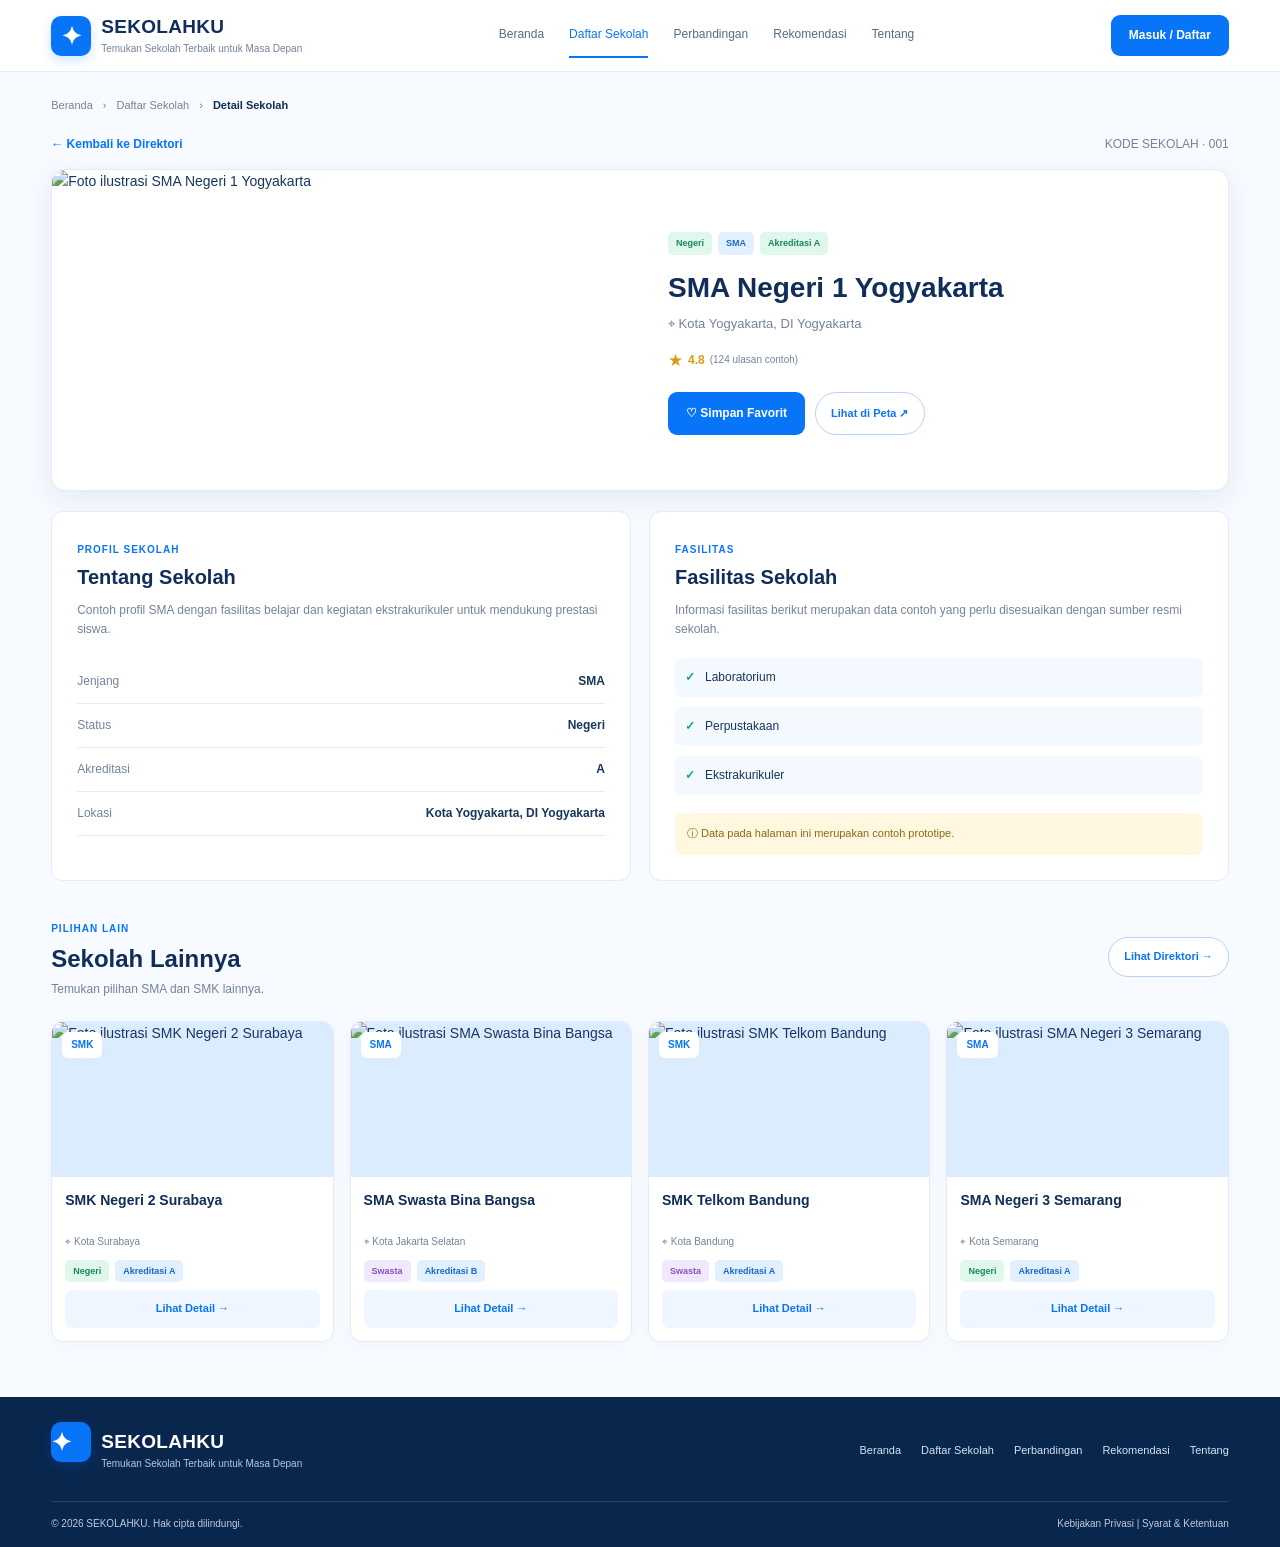
==== detail-sekolah.html @ 8b11625a "nambah data" ====
<!DOCTYPE html>
<html lang="id">
<head>
    <meta charset="UTF-8">
    <meta name="viewport" content="width=device-width, initial-scale=1.0">
    <title>Detail Sekolah | SEKOLAHKU</title>
    <link rel="stylesheet" href="css/style.css">
    <script src="js/data.js" defer></script>
    <script src="js/detail.js" defer></script>
</head>
<body>

<header class="header">
    <a href="index.html" class="brand">
        <span class="logo">✦</span>
        <span>
            <b>SEKOLAHKU</b>
            <small>Temukan Sekolah Terbaik untuk Masa Depan</small>
        </span>
    </a>

    <button class="menu-toggle" id="menuToggle">☰</button>

    <nav id="nav">
        <a href="index.html">Beranda</a>
        <a href="sekolah.html" class="active">Daftar Sekolah</a>
        <a href="perbandingan.html">Perbandingan</a>
        <a href="rekomendasi.html">Rekomendasi</a>
        <a href="tentang.html">Tentang</a>
    </nav>

    <a href="login.php" class="login">Masuk / Daftar</a>
</header>

<main class="wrap detail-page">

    <div class="crumb detail-crumb">
        <a href="index.html">Beranda</a>
        <span>›</span>
        <a href="sekolah.html">Daftar Sekolah</a>
        <span>›</span>
        <b>Detail Sekolah</b>
    </div>

    <div id="detailContent"></div>

    <section class="related">
        <div class="section-head">
            <div>
                <span class="section-label">PILIHAN LAIN</span>
                <h2>Sekolah Lainnya</h2>
                <p>Temukan pilihan SMA dan SMK lainnya.</p>
            </div>

            <a href="sekolah.html" class="outline-btn">
                Lihat Direktori →
            </a>
        </div>

        <div id="relatedGrid" class="school-grid"></div>
    </section>

</main>

<footer class="footer">
    <div class="footer-main">
        <a href="index.html" class="brand footer-brand">
            <span class="logo">✦</span>
            <span>
                <b>SEKOLAHKU</b>
                <small>Temukan Sekolah Terbaik untuk Masa Depan</small>
            </span>
        </a>

        <nav>
            <a href="index.html">Beranda</a>
            <a href="sekolah.html">Daftar Sekolah</a>
            <a href="perbandingan.html">Perbandingan</a>
            <a href="rekomendasi.html">Rekomendasi</a>
            <a href="tentang.html">Tentang</a>
        </nav>
    </div>

    <div class="footer-bottom">
        <span>© 2026 SEKOLAHKU. Hak cipta dilindungi.</span>
        <span>Kebijakan Privasi | Syarat & Ketentuan</span>
    </div>
</footer>

</body>
</html>
---- css/style.css ----
/* ========================================
   SEKOLAHKU - PREMIUM MODERN
   Warna: Navy, Putih, Biru Elektrik
======================================== */

:root {
    --navy: #0B1537;
    --navy-light: #172650;
    --blue: #2563FF;
    --blue-light: #EAF0FF;
    --white: #FFFFFF;
    --text: #17213C;
    --muted: #718096;
    --background: #F7F9FF;
    --border: #E5EAF5;
    --shadow: 0 12px 35px rgba(11, 21, 55, 0.08);
}

* {
    margin: 0;
    padding: 0;
    box-sizing: border-box;
}

html {
    scroll-behavior: smooth;
}

body {
    font-family: Arial, Helvetica, sans-serif;
    color: var(--text);
    background: var(--white);
    line-height: 1.6;
}

a {
    text-decoration: none;
    color: inherit;
}

button,
input,
select {
    font: inherit;
}

button {
    cursor: pointer;
}

.container {
    width: min(1120px, 90%);
    margin: auto;
}

/* NAVBAR */

.navbar {
    position: sticky;
    top: 0;
    z-index: 100;
    background: rgba(255, 255, 255, 0.97);
    border-bottom: 1px solid var(--border);
}

.navbar .container {
    min-height: 78px;
    display: flex;
    align-items: center;
    justify-content: space-between;
    gap: 24px;
}

.logo {
    display: flex;
    align-items: center;
    gap: 10px;
    color: var(--navy);
    font-size: 23px;
    font-weight: 800;
    white-space: nowrap;
}

.logo-icon {
    display: grid;
    place-items: center;
    width: 43px;
    height: 43px;
    color: white;
    background: var(--blue);
    border-radius: 13px;
    font-size: 23px;
}

.logo-blue {
    color: var(--blue);
}

.nav-menu {
    display: flex;
    align-items: center;
    gap: 27px;
}

.nav-link {
    color: #5B657D;
    font-size: 14px;
    font-weight: 600;
    transition: color 0.2s;
}

.nav-link:hover,
.nav-link.active {
    color: var(--blue);
}

.nav-actions {
    display: flex;
    align-items: center;
    gap: 12px;
}

.btn-login,
.btn-primary {
    display: inline-flex;
    justify-content: center;
    align-items: center;
    gap: 8px;
    padding: 12px 20px;
    border-radius: 10px;
    font-size: 14px;
    font-weight: 700;
    transition: 0.2s ease;
}

.btn-login {
    border: 1px solid var(--border);
    color: var(--navy);
    background: white;
}

.btn-login:hover {
    border-color: var(--blue);
    color: var(--blue);
}

.btn-primary {
    border: 1px solid var(--blue);
    color: white;
    background: var(--blue);
    box-shadow: 0 6px 16px rgba(37, 99, 255, 0.18);
}

.btn-primary:hover {
    background: #174FE0;
    transform: translateY(-2px);
}

.menu-toggle {
    display: none;
    border: none;
    background: transparent;
    color: var(--navy);
    font-size: 27px;
}

/* HERO */

.hero {
    position: relative;
    overflow: hidden;
    padding: 85px 0 70px;
    background:
        radial-gradient(
            circle at 85% 20%,
            rgba(37, 99, 255, 0.09),
            transparent 30%
        ),
        linear-gradient(180deg, #FFFFFF, #F7F9FF);
}

.hero .container {
    display: grid;
    grid-template-columns: 1.05fr 0.95fr;
    align-items: center;
    gap: 55px;
}

.hero-content {
    max-width: 580px;
}

.hero-badge {
    display: inline-flex;
    align-items: center;
    gap: 9px;
    padding: 8px 14px;
    margin-bottom: 23px;
    border: 1px solid #DCE6FF;
    border-radius: 30px;
    color: var(--blue);
    background: #F0F4FF;
    font-size: 12px;
    font-weight: 700;
}

.badge-dot {
    width: 8px;
    height: 8px;
    background: var(--blue);
    border-radius: 50%;
}

.hero h1 {
    margin-bottom: 22px;
    color: var(--navy);
    font-size: clamp(36px, 4.5vw, 55px);
    line-height: 1.15;
    letter-spacing: -1.5px;
}

.hero h1 span {
    color: var(--blue);
}

.hero-description {
    max-width: 520px;
    margin-bottom: 30px;
    color: var(--muted);
    font-size: 16px;
    line-height: 1.9;
}

/* SEARCH BOX */

.search-box {
    display: flex;
    align-items: center;
    gap: 12px;
    padding: 12px;
    border: 1px solid var(--border);
    border-radius: 16px;
    background: white;
    box-shadow: var(--shadow);
}

.search-input-group {
    display: flex;
    align-items: center;
    flex: 1;
    min-width: 0;
    gap: 10px;
    padding-left: 8px;
}

.search-icon {
    color: var(--blue);
    font-size: 20px;
}

.search-input-group input,
.search-input-group select {
    width: 100%;
    min-width: 0;
    padding: 8px 0;
    border: none;
    outline: none;
    color: var(--text);
    background: transparent;
}

.search-input-group input::placeholder {
    color: #9AA4B8;
}

.search-input-group select {
    max-width: 110px;
    border-left: 1px solid var(--border);
    padding-left: 12px;
}

.btn-search {
    padding: 13px 19px;
    border: none;
    border-radius: 11px;
    color: white;
    background: var(--blue);
    font-weight: 700;
    white-space: nowrap;
    transition: 0.2s;
}

.btn-search:hover {
    background: #174FE0;
}

.hero-note {
    margin-top: 17px;
    color: var(--muted);
    font-size: 12px;
}

/* ILUSTRASI SEKOLAH */

.hero-visual {
    position: relative;
    display: grid;
    place-items: center;
    min-height: 390px;
}

.visual-glow {
    position: absolute;
    width: 310px;
    height: 310px;
    border-radius: 50%;
    background: #E7EDFF;
}

.visual-card {
    position: relative;
    z-index: 1;
    display: flex;
    align-items: center;
    justify-content: center;
    width: 100%;
    max-width: 410px;
    min-height: 300px;
    padding: 28px;
    border: 1px solid rgba(255, 255, 255, 0.9);
    border-radius: 28px;
    background: white;
    box-shadow: 0 25px 65px rgba(26, 55, 130, 0.13);
}

.school-illustration {
    position: relative;
    width: 245px;
    height: 220px;
}

.school-roof {
    position: absolute;
    top: 12px;
    left: 21px;
    width: 203px;
    height: 76px;
    background: var(--blue);
    clip-path: polygon(50% 0, 100% 100%, 0 100%);
}

.school-building {
    position: absolute;
    top: 82px;
    left: 38px;
    width: 170px;
    height: 115px;
    border: 5px solid #D5E2FF;
    border-radius: 6px 6px 0 0;
    background: #F4F7FF;
}

.school-sign {
    position: absolute;
    top: 12px;
    left: 25px;
    width: 110px;
    padding: 4px;
    border-radius: 5px;
    color: white;
    background: var(--navy);
    text-align: center;
    font-size: 10px;
    font-weight: 800;
}

.school-windows {
    position: absolute;
    top: 45px;
    left: 13px;
    right: 13px;
    display: flex;
    justify-content: space-between;
}

.school-windows span {
    width: 28px;
    height: 31px;
    border: 3px solid white;
    border-radius: 4px;
    background: #91B3FF;
}

.school-door {
    position: absolute;
    bottom: 0;
    left: 67px;
    width: 32px;
    height: 49px;
    border: 3px solid white;
    border-radius: 5px 5px 0 0;
    background: var(--blue);
}

.school-ground {
    position: absolute;
    bottom: 15px;
    left: 5px;
    width: 235px;
    height: 10px;
    border-radius: 50%;
    background: #DCE6FF;
}

.visual-card-footer {
    position: absolute;
    right: 20px;
    bottom: 17px;
    color: var(--muted);
    font-size: 11px;
}

.floating-card {
    position: absolute;
    z-index: 2;
    display: flex;
    align-items: center;
    gap: 12px;
    padding: 13px 16px;
    border: 1px solid var(--border);
    border-radius: 15px;
    background: white;
    box-shadow: var(--shadow);
}

.floating-card strong {
    display: block;
    color: var(--navy);
    font-size: 13px;
}

.floating-card small {
    color: var(--muted);
    font-size: 11px;
}

.floating-icon {
    display: grid;
    place-items: center;
    width: 40px;
    height: 40px;
    border-radius: 12px;
    background: #E9F8EF;
    font-size: 20px;
}

.blue-icon {
    background: #EAF0FF;
}

.floating-card.card-top {
    top: 25px;
    right: -10px;
}

.floating-card.card-bottom {
    bottom: 25px;
    left: -10px;
}

/* STATISTIK */

.statistics {
    padding: 35px 0;
    border-top: 1px solid var(--border);
    border-bottom: 1px solid var(--border);
    background: white;
}

.stats-grid {
    display: grid;
    grid-template-columns: repeat(4, 1fr);
    gap: 20px;
}

.stat-card {
    display: flex;
    align-items: center;
    gap: 14px;
    padding: 10px;
}

.stat-icon {
    display: grid;
    place-items: center;
    flex-shrink: 0;
    width: 52px;
    height: 52px;
    border-radius: 15px;
    color: var(--blue);
    background: var(--blue-light);
    font-size: 23px;
}

.stat-card h3 {
    color: var(--navy);
    font-size: 25px;
    line-height: 1.2;
}

.stat-card p {
    color: var(--muted);
    font-size: 12px;
}

/* JUDUL SECTION */

.section-heading {
    max-width: 650px;
    margin: 0 auto 45px;
    text-align: center;
}

.eyebrow {
    display: inline-block;
    margin-bottom: 12px;
    color: var(--blue);
    font-size: 12px;
    font-weight: 800;
    letter-spacing: 1.5px;
    text-transform: uppercase;
}

.section-heading h2 {
    margin-bottom: 15px;
    color: var(--navy);
    font-size: clamp(27px, 3vw, 36px);
    line-height: 1.3;
}

.section-heading p {
    color: var(--muted);
    font-size: 15px;
}

/* FITUR */

.features {
    padding: 85px 0;
    background: var(--background);
}

.features-grid {
    display: grid;
    grid-template-columns: repeat(3, 1fr);
    gap: 23px;
}

.feature-card {
    padding: 30px;
    border: 1px solid var(--border);
    border-radius: 20px;
    background: white;
    transition: transform 0.25s, box-shadow 0.25s;
}

.feature-card:hover {
    transform: translateY(-6px);
    box-shadow: var(--shadow);
}

.feature-icon {
    display: grid;
    place-items: center;
    width: 55px;
    height: 55px;
    margin-bottom: 22px;
    border-radius: 16px;
    color: var(--blue);
    background: var(--blue-light);
    font-size: 25px;
}

.feature-card h3 {
    margin-bottom: 12px;
    color: var(--navy);
    font-size: 19px;
}

.feature-card p {
    color: var(--muted);
    font-size: 14px;
    line-height: 1.8;
}

/* CTA */

.cta-section {
    padding: 75px 0;
    background: white;
}

.cta-content {
    position: relative;
    overflow: hidden;
    display: flex;
    align-items: center;
    justify-content: space-between;
    gap: 30px;
    padding: 50px;
    border-radius: 25px;
    color: white;
    background: var(--navy);
}

.cta-content h2 {
    max-width: 570px;
    margin-bottom: 13px;
    font-size: clamp(25px, 3vw, 34px);
    line-height: 1.3;
}

.cta-content p {
    max-width: 540px;
    color: #C4CDE4;
    font-size: 14px;
}

.btn-cta {
    position: relative;
    z-index: 1;
    flex-shrink: 0;
    padding: 15px 22px;
    border-radius: 11px;
    color: var(--navy);
    background: white;
    font-size: 14px;
    font-weight: 800;
    transition: 0.2s;
}

.btn-cta:hover {
    color: var(--blue);
    transform: translateY(-2px);
}

.cta-decoration {
    position: absolute;
    right: 100px;
    bottom: -130px;
    width: 280px;
    height: 280px;
    border: 45px solid rgba(255, 255, 255, 0.06);
    border-radius: 50%;
}

/* FOOTER */

.footer {
    padding: 55px 0 22px;
    color: #C3CCE2;
    background: #080F27;
}

.footer-main {
    display: grid;
    grid-template-columns: 1.5fr 1fr 1fr;
    gap: 45px;
    padding-bottom: 40px;
}

.footer .logo {
    display: inline-flex;
    margin-bottom: 17px;
    color: white;
}

.footer-description {
    max-width: 340px;
    color: #9BA8C5;
    font-size: 13px;
    line-height: 1.9;
}

.footer h4 {
    margin-bottom: 17px;
    color: white;
    font-size: 15px;
}

.footer-links {
    display: flex;
    flex-direction: column;
    gap: 12px;
}

.footer-links a {
    color: #9BA8C5;
    font-size: 13px;
    transition: color 0.2s;
}

.footer-links a:hover {
    color: white;
}

.footer-bottom {
    display: flex;
    justify-content: space-between;
    gap: 20px;
    padding-top: 22px;
    border-top: 1px solid #26304C;
    color: #8F9AB5;
    font-size: 12px;
}

/* RESPONSIVE UNTUK TABLET */

@media (max-width: 900px) {
    .nav-menu {
        gap: 15px;
    }

    .nav-link {
        font-size: 12px;
    }

    .hero .container {
        grid-template-columns: 1fr 0.85fr;
        gap: 25px;
    }

    .hero-visual {
        min-height: 330px;
    }

    .visual-card {
        padding: 15px;
    }

    .floating-card.card-top {
        right: 0;
    }

    .floating-card.card-bottom {
        left: 0;
    }

    .stats-grid {
        grid-template-columns: repeat(2, 1fr);
    }

    .features-grid {
        grid-template-columns: repeat(2, 1fr);
    }

    .cta-content {
        padding: 35px;
    }
}

/* RESPONSIVE UNTUK HP */

@media (max-width: 650px) {
    .navbar .container {
        min-height: 68px;
        gap: 10px;
    }

    .logo {
        font-size: 20px;
    }

    .logo-icon {
        width: 38px;
        height: 38px;
        font-size: 20px;
    }

    .menu-toggle {
        display: block;
        margin-left: auto;
    }

    .nav-menu {
        position: absolute;
        top: 68px;
        left: 0;
        right: 0;
        display: none;
        flex-direction: column;
        align-items: stretch;
        gap: 0;
        padding: 10px 5%;
        border-bottom: 1px solid var(--border);
        background: white;
        box-shadow: var(--shadow);
    }

    .nav-menu.show {
        display: flex;
    }

    .nav-link {
        display: block;
        padding: 13px 0;
        border-bottom: 1px solid var(--border);
        font-size: 14px;
    }

    .nav-actions {
        gap: 7px;
    }

    .btn-login,
    .nav-actions .btn-primary {
        padding: 9px 11px;
        font-size: 12px;
    }

    .hero {
        padding: 55px 0 45px;
    }

    .hero .container {
        grid-template-columns: 1fr;
        gap: 25px;
    }

    .hero h1 {
        font-size: 38px;
    }

    .hero-description {
        font-size: 14px;
    }

    .search-box {
        flex-direction: column;
        align-items: stretch;
        padding: 14px;
    }

    .search-input-group {
        width: 100%;
        padding: 5px;
    }

    .search-input-group select {
        max-width: 105px;
    }

    .btn-search {
        width: 100%;
    }

    .hero-visual {
        min-height: 340px;
        margin-top: 5px;
    }

    .visual-card {
        max-width: 340px;
        min-height: 280px;
    }

    .school-illustration {
        transform: scale(0.9);
    }

    .floating-card {
        padding: 10px;
    }

    .floating-card.card-top {
        top: 5px;
        right: 0;
    }

    .floating-card.card-bottom {
        bottom: 5px;
        left: 0;
    }

    .floating-card strong {
        font-size: 11px;
    }

    .floating-card small {
        font-size: 10px;
    }

    .statistics {
        padding: 25px 0;
    }

    .stats-grid {
        grid-template-columns: repeat(2, 1fr);
        gap: 12px 5px;
    }

    .stat-card {
        gap: 9px;
        padding: 5px 0;
    }

    .stat-icon {
        width: 42px;
        height: 42px;
        font-size: 19px;
    }

    .stat-card h3 {
        font-size: 20px;
    }

    .stat-card p {
        font-size: 10px;
    }

    .features {
        padding: 60px 0;
    }

    .section-heading {
        margin-bottom: 30px;
    }

    .section-heading h2 {
        font-size: 28px;
    }

    .section-heading p {
        font-size: 13px;
    }

    .features-grid {
        grid-template-columns: 1fr;
        gap: 15px;
    }

    .feature-card {
        padding: 24px;
    }

    .cta-section {
        padding: 45px 0;
    }

    .cta-content {
        flex-direction: column;
        align-items: flex-start;
        padding: 30px 24px;
    }

    .cta-content h2 {
        font-size: 27px;
    }

    .footer-main {
        grid-template-columns: 1fr;
        gap: 30px;
    }

    .footer-bottom {
        flex-direction: column;
        gap: 8px;
    }
}

/* HP KECIL */

@media (max-width: 380px) {
    .nav-actions .btn-login {
        display: none;
    }

    .hero h1 {
        font-size: 33px;
    }

    .floating-card.card-top {
        right: -5px;
    }

    .floating-card.card-bottom {
        left: -5px;
    }
}

/* ===================================
   HALAMAN FITUR SEKOLAHKU
=================================== */

.page-container {
    width: min(1120px, 92%);
    margin: 60px auto;
    min-height: 55vh;
}

.page-heading {
    margin-bottom: 32px;
    max-width: 760px;
}

.page-heading h1 {
    font-size: clamp(2rem, 5vw, 3.5rem);
    margin: 12px 0;
    color: #101b35;
}

.page-heading p,
.note {
    color: #667085;
    line-height: 1.8;
}

.comparison-panel,
.recommendation-panel,
.favorites-panel {
    background: #fff;
    padding: 28px;
    border: 1px solid #e5eaf2;
    border-radius: 20px;
    box-shadow: 0 12px 35px rgba(16, 35, 70, 0.06);
}

.comparison-selectors {
    display: grid;
    grid-template-columns: repeat(2, minmax(0, 1fr));
    gap: 20px;
    margin-bottom: 25px;
}

.comparison-selectors label,
.recommendation-panel label,
.favorites-panel label {
    display: grid;
    gap: 10px;
    margin-bottom: 18px;
    font-weight: 600;
    color: #26344d;
}

.comparison-selectors select,
.recommendation-panel select,
.favorites-panel select,
.favorites-panel input {
    width: 100%;
    min-width: 0;
    padding: 13px 14px;
    border: 1px solid #d6deea;
    border-radius: 10px;
    background: #fff;
    color: #17233c;
    font: inherit;
}

.table-wrapper {
    width: 100%;
    overflow-x: auto;
}

.comparison-table {
    width: 100%;
    border-collapse: collapse;
    text-align: left;
}

.comparison-table th,
.comparison-table td {
    padding: 16px;
    border-bottom: 1px solid #e8edf5;
    min-width: 140px;
}

.comparison-table th {
    background: #10264a;
    color: #fff;
}

.comparison-table th:first-child {
    border-radius: 10px 0 0 0;
}

.comparison-table th:last-child {
    border-radius: 0 10px 0 0;
}

.recommendation-panel form,
.favorites-panel form {
    max-width: 600px;
    margin-bottom: 28px;
}

.recommendation-panel .btn-primary,
.favorites-panel .btn-primary {
    border: 0;
    cursor: pointer;
    padding: 13px 20px;
    border-radius: 10px;
    font: inherit;
}

#hasilRekomendasi,
#daftarFavorit {
    display: grid;
    grid-template-columns: repeat(auto-fit, minmax(min(100%, 260px), 1fr));
    gap: 18px;
    margin-top: 24px;
}

.note {
    margin-top: 20px;
    font-size: 0.9rem;
}

@media (max-width: 640px) {
    .page-container {
        margin: 36px auto;
    }

    .comparison-panel,
    .recommendation-panel,
    .favorites-panel {
        padding: 18px;
    }

    .comparison-selectors {
        grid-template-columns: 1fr;
    }

    .comparison-table th,
    .comparison-table td {
        padding: 12px;
    }
}
/* =========================
   SEKOLAHKU - STYLE UTAMA
   Warna: Navy, Putih, Biru
========================= */

:root {
    --navy: #102e59;
    --navy-dark: #08234a;
    --blue: #0875f9;
    --blue-light: #eaf3ff;
    --white: #ffffff;
    --text: #17365f;
    --muted: #73839a;
    --border: #e3ebf5;
    --bg: #f7faff;
    --green: #dff8ed;
    --shadow: 0 8px 28px rgba(25, 67, 120, 0.08);
}

* {
    margin: 0;
    padding: 0;
    box-sizing: border-box;
}

html {
    scroll-behavior: smooth;
}

body {
    font-family: Arial, Helvetica, sans-serif;
    background: var(--bg);
    color: var(--text);
    font-size: 14px;
    line-height: 1.6;
}

a {
    color: inherit;
    text-decoration: none;
}

button,
input,
select {
    font: inherit;
}

button {
    cursor: pointer;
}

.wrap {
    width: min(1180px, 92%);
    margin-inline: auto;
}

/* HEADER */

.header {
    min-height: 72px;
    padding: 12px 4%;
    background: var(--white);
    display: flex;
    align-items: center;
    justify-content: space-between;
    gap: 25px;
    border-bottom: 1px solid var(--border);
    position: sticky;
    top: 0;
    z-index: 100;
}

.brand {
    display: flex;
    align-items: center;
    gap: 10px;
    flex-shrink: 0;
}

.logo {
    width: 40px;
    height: 40px;
    display: grid;
    place-items: center;
    background: var(--blue);
    color: white;
    font-size: 25px;
    border-radius: 10px;
    box-shadow: 0 4px 12px #0875f933;
}

.brand b {
    display: block;
    font-size: 19px;
    font-weight: 800;
    letter-spacing: .3px;
    color: var(--navy);
    line-height: 1.4;
}

.brand small {
    display: block;
    color: var(--muted);
    font-size: 10px;
}

.header nav,
.footer nav {
    display: flex;
    align-items: center;
    gap: 25px;
}

.header nav a {
    color: #586b85;
    font-size: 12px;
    padding: 12px 0;
    border-bottom: 2px solid transparent;
}

.header nav a:hover,
.header nav a.active {
    color: var(--blue);
    border-color: var(--blue);
}

.login {
    background: var(--blue);
    color: white;
    padding: 11px 18px;
    border-radius: 9px;
    white-space: nowrap;
    font-weight: bold;
    font-size: 12px;
}

.login:hover,
.btn.primary:hover {
    background: #005dd0;
}

.menu-toggle {
    display: none;
    border: 0;
    background: var(--blue-light);
    color: var(--navy);
    padding: 8px 12px;
    border-radius: 8px;
}

/* HERO */

.hero {
    min-height: 320px;
    padding: 42px 4%;
    position: relative;
    overflow: hidden;
    display: flex;
    align-items: center;
    justify-content: space-between;
    background:
        radial-gradient(circle at 78% 35%, #4c9cf6 0, transparent 35%),
        linear-gradient(115deg, #08264e, #14549a 60%, #7eb7f1);
    color: white;
}

.hero-copy {
    width: 49%;
    position: relative;
    z-index: 2;
}

.eyebrow {
    display: inline-block;
    padding: 6px 13px;
    background: #ffffff1c;
    border: 1px solid #ffffff45;
    border-radius: 30px;
    color: white;
    font-size: 11px;
    font-weight: bold;
    margin-bottom: 14px;
}

.hero h1 {
    font-size: clamp(29px, 4vw, 43px);
    line-height: 1.18;
    margin-bottom: 15px;
    max-width: 580px;
}

.hero h1 span {
    color: #83bdff;
}

.hero p {
    max-width: 490px;
    font-size: 13px;
    color: #e5efff;
    margin-bottom: 20px;
}

.crumb {
    display: flex;
    align-items: center;
    gap: 10px;
    font-size: 11px;
    color: #d9e9ff;
}

.crumb a:hover {
    color: white;
    text-decoration: underline;
}

.hero-illustration {
    width: 45%;
    height: 260px;
    position: relative;
    display: flex;
    align-items: center;
    justify-content: center;
}

.sun {
    width: 190px;
    height: 190px;
    border-radius: 50%;
    background: #ffffff25;
    position: absolute;
    right: 15%;
    top: 4px;
}

.school-building {
    width: 80%;
    position: relative;
    z-index: 1;
    filter: drop-shadow(0 12px 10px #001e4533);
}

.roof {
    width: 100%;
    height: 35px;
    background: #f5f8ff;
    clip-path: polygon(50% 0, 100% 100%, 0 100%);
}

.building-top {
    height: 42px;
    margin: 0 12%;
    background: #d6e7f8;
    border: 5px solid #f8fbff;
}

.building-main {
    height: 125px;
    background: #eaf3fc;
    border: 6px solid #f8fbff;
    position: relative;
    display: flex;
    justify-content: center;
    align-items: center;
}

.windows {
    color: #347fbd;
    font-size: 23px;
    letter-spacing: 8px;
}

.door {
    position: absolute;
    bottom: 0;
    width: 42px;
    height: 62px;
    background: #3473a8;
    border: 4px solid white;
    border-bottom: 0;
}

.floating-cap,
.floating-star {
    position: absolute;
    z-index: 2;
    background: white;
    color: var(--blue);
    border-radius: 15px;
    box-shadow: var(--shadow);
    padding: 13px;
}

.floating-cap {
    top: 20px;
    left: 0;
    font-size: 23px;
}

.floating-star {
    right: 0;
    bottom: 35px;
    font-size: 24px;
}

/* SEARCH */

.search-wrap {
    margin-top: -22px;
    position: relative;
    z-index: 5;
    display: grid;
    grid-template-columns: 1.8fr 1fr 1fr 1fr auto;
    gap: 10px;
    padding: 15px;
    background: white;
    border-radius: 14px;
    box-shadow: var(--shadow);
}

.search-box,
.filter-box {
    display: flex;
    align-items: center;
    gap: 10px;
    padding: 0 13px;
    min-height: 43px;
    border: 1px solid var(--border);
    background: white;
    border-radius: 8px;
    color: var(--blue);
    min-width: 0;
}

.search-box input,
.filter-box select {
    width: 100%;
    min-width: 0;
    border: 0;
    outline: none;
    color: var(--text);
    background: transparent;
    font-size: 11px;
}

.search-box input::placeholder {
    color: #8795a9;
}

.filter-box select {
    cursor: pointer;
}

.btn {
    display: inline-flex;
    justify-content: center;
    align-items: center;
    gap: 8px;
    border: 0;
    border-radius: 9px;
    padding: 12px 18px;
    font-weight: bold;
    font-size: 12px;
    transition: .2s;
}

.btn.primary {
    color: white;
    background: var(--blue);
}

.btn.white {
    color: var(--blue);
    background: white;
    margin-top: 12px;
}

.btn.white:hover {
    background: #eaf3ff;
}

/* STATISTIK */

.stats {
    margin-top: 15px;
    padding: 18px;
    background: white;
    border: 1px solid #edf2fa;
    border-radius: 13px;
    display: grid;
    grid-template-columns: repeat(4, 1fr);
    box-shadow: 0 5px 20px #17365f08;
}

.stat {
    display: flex;
    align-items: center;
    gap: 12px;
    padding: 0 15px;
    border-right: 1px solid var(--border);
}

.stat:last-child {
    border-right: 0;
}

.stat-icon {
    width: 42px;
    height: 42px;
    display: grid;
    place-items: center;
    border-radius: 12px;
    font-size: 20px;
    flex-shrink: 0;
}

.stat-icon.blue,
.stat-icon.pale {
    background: #eaf3ff;
    color: var(--blue);
}

.stat-icon.yellow {
    background: #fff4d7;
    color: #e9a91b;
}

.stat-icon.mint {
    background: #e1f9ef;
    color: #0cab79;
}

.stat b,
.stat small {
    display: block;
}

.stat b {
    font-size: 17px;
    color: var(--navy);
}

.stat small {
    font-size: 10px;
    color: var(--muted);
}

/* JUDUL BAGIAN */

.directory {
    padding-top: 40px;
    padding-bottom: 30px;
}

.section-head {
    display: flex;
    align-items: center;
    justify-content: space-between;
    gap: 20px;
    margin-bottom: 22px;
}

.section-label {
    color: var(--blue);
    font-size: 10px;
    font-weight: bold;
    letter-spacing: 1px;
}

.section-head h2,
.info-panel h2 {
    color: var(--navy);
    font-size: 24px;
    line-height: 1.4;
    margin: 4px 0;
}

.section-head p {
    color: var(--muted);
    font-size: 12px;
}

.tabs {
    display: flex;
    gap: 6px;
    padding: 5px;
    background: #edf3fb;
    border-radius: 9px;
}

.tab {
    border: 0;
    background: transparent;
    color: #65768d;
    padding: 9px 13px;
    border-radius: 7px;
    font-size: 11px;
}

.tab.active {
    color: var(--blue);
    background: white;
    box-shadow: 0 2px 7px #17365f0d;
    font-weight: bold;
}

.result-line {
    display: flex;
    justify-content: space-between;
    align-items: center;
    color: var(--muted);
    font-size: 11px;
    margin-bottom: 15px;
}

.link-button {
    border: 0;
    background: transparent;
    color: var(--blue);
    font-size: 11px;
}

/* KARTU SEKOLAH */

.school-grid {
    display: grid;
    grid-template-columns: repeat(4, minmax(0, 1fr));
    gap: 16px;
}

.school-card {
    min-width: 0;
    overflow: hidden;
    background: white;
    border: 1px solid var(--border);
    border-radius: 12px;
    box-shadow: 0 4px 15px #17365f07;
    transition: transform .2s, box-shadow .2s;
}

.school-card:hover {
    transform: translateY(-4px);
    box-shadow: var(--shadow);
}

.school-photo {
    height: 155px;
    position: relative;
    overflow: hidden;
    background: #dcecff;
}

.school-photo img {
    width: 100%;
    height: 100%;
    display: block;
    object-fit: cover;
}

.level-pill {
    position: absolute;
    left: 10px;
    top: 10px;
    padding: 5px 9px;
    background: white;
    color: var(--blue);
    border-radius: 6px;
    font-size: 10px;
    font-weight: bold;
}

.favorite {
    position: absolute;
    right: 10px;
    top: 10px;
    width: 30px;
    height: 30px;
    background: white;
    color: #64748b;
    border: 0;
    border-radius: 50%;
    font-size: 19px;
}

.favorite.saved {
    color: #ef476f;
}

.card-body {
    padding: 13px;
}

.card-body h3 {
    color: var(--navy);
    font-size: 14px;
    line-height: 1.5;
    min-height: 40px;
    margin-bottom: 4px;
}

.location {
    font-size: 10px;
    color: var(--muted);
    margin-bottom: 10px;
}

.tags {
    display: flex;
    gap: 6px;
    flex-wrap: wrap;
    margin: 8px 0;
}

.tag {
    padding: 4px 8px;
    border-radius: 5px;
    font-size: 9px;
    font-weight: bold;
}

.tag.green {
    background: #e0f8ec;
    color: #16865c;
}

.tag.purple {
    background: #f1e8ff;
    color: #8553bc;
}

.tag.blue {
    background: #e2efff;
    color: #176ac8;
}

.rating {
    display: flex;
    align-items: center;
    gap: 5px;
    margin: 12px 0;
    color: #d99b12;
}

.rating span {
    font-size: 17px;
}

.rating b {
    font-size: 12px;
}

.rating small {
    color: var(--muted);
    font-size: 10px;
}

.facilities {
    display: flex;
    flex-wrap: wrap;
    gap: 8px;
    min-height: 32px;
    color: #61758e;
    font-size: 9px;
    margin: 12px 0;
}

.detail-link {
    display: flex;
    align-items: center;
    justify-content: center;
    gap: 8px;
    background: #eff6ff;
    color: var(--blue);
    padding: 10px;
    border-radius: 7px;
    font-size: 11px;
    font-weight: bold;
}

.detail-link:hover {
    background: var(--blue);
    color: white;
}

.empty {
    text-align: center;
    background: white;
    padding: 50px 20px;
    border: 1px solid var(--border);
    border-radius: 12px;
}

.empty > div {
    font-size: 38px;
    color: var(--blue);
}

.empty h3 {
    margin: 8px;
}

.empty p {
    color: var(--muted);
    margin-bottom: 15px;
}

/* PROMO PETA */

.map-promo {
    min-height: 240px;
    display: grid;
    grid-template-columns: 1fr 1fr;
    overflow: hidden;
    border-radius: 14px;
    margin-bottom: 35px;
    background: linear-gradient(120deg, #0a2d5b, #1558a2);
    color: white;
}

.promo-copy {
    display: flex;
    align-items: flex-start;
    gap: 15px;
    padding: 30px;
}

.pin-round {
    width: 48px;
    height: 48px;
    flex-shrink: 0;
    display: grid;
    place-items: center;
    color: var(--blue);
    background: white;
    border-radius: 50%;
    font-size: 28px;
}

.section-label.light {
    color: #a9d2ff;
}

.promo-copy h2 {
    font-size: 22px;
    line-height: 1.4;
    margin: 8px 0;
}

.promo-copy p {
    font-size: 12px;
    color: #dceaff;
}

.mini-map {
    position: relative;
    overflow: hidden;
    background:
        linear-gradient(30deg, transparent 45%, #ffffff55 46%, #ffffff55 49%, transparent 50%),
        linear-gradient(120deg, transparent 35%, #ffffff33 36%, #ffffff33 39%, transparent 40%),
        #c8e2d0;
}

.road {
    position: absolute;
    display: block;
    width: 140%;
    height: 12px;
    background: #f7f4e8;
    border: 1px solid #d6d7c8;
}

.r1 {
    top: 40%;
    left: -20%;
    transform: rotate(-25deg);
}

.r2 {
    top: 60%;
    left: -10%;
    transform: rotate(28deg);
}

.r3 {
    top: 20%;
    left: -20%;
    transform: rotate(55deg);
}

.map-pin {
    position: absolute;
    z-index: 2;
    color: var(--blue);
    font-size: 25px;
    text-shadow: 0 2px 5px #16365f44;
}

.p1 {
    top: 25%;
    left: 25%;
}

.p2 {
    top: 55%;
    left: 55%;
}

.p3 {
    top: 35%;
    left: 78%;
}

.map-tag {
    position: absolute;
    right: 15px;
    bottom: 15px;
    background: white;
    color: var(--navy);
    padding: 7px 12px;
    border-radius: 7px;
    font-size: 11px;
}

/* FOOTER */

.footer {
    margin-top: 25px;
    padding: 25px 4% 15px;
    background: #09264d;
    color: white;
}

.footer-main {
    display: flex;
    justify-content: space-between;
    align-items: center;
    gap: 25px;
    padding-bottom: 22px;
}

.footer-brand b {
    color: white;
}

.footer-brand small {
    color: #b6c9e1;
}

.footer nav {
    flex-wrap: wrap;
    gap: 20px;
}

.footer nav a {
    color: #d6e3f5;
    font-size: 11px;
}

.footer nav a:hover {
    color: white;
}

.footer-bottom {
    border-top: 1px solid #ffffff20;
    padding-top: 14px;
    display: flex;
    justify-content: space-between;
    gap: 15px;
    color: #bdcce0;
    font-size: 10px;
}

/* HALAMAN DETAIL */

.detail-page {
    padding-top: 25px;
    padding-bottom: 30px;
}

.detail-crumb {
    color: var(--muted);
    margin-bottom: 20px;
}

.detail-crumb b {
    color: var(--navy);
}

.detail-toolbar {
    display: flex;
    justify-content: space-between;
    gap: 15px;
    margin-bottom: 15px;
    font-size: 12px;
}

.detail-toolbar a {
    color: var(--blue);
    font-weight: bold;
}

.detail-toolbar span {
    color: var(--muted);
}

.detail-hero {
    display: grid;
    grid-template-columns: 1fr 1fr;
    overflow: hidden;
    border-radius: 14px;
    background: white;
    border: 1px solid var(--border);
    box-shadow: var(--shadow);
}

.detail-hero > img {
    width: 100%;
    height: 100%;
    min-height: 320px;
    object-fit: cover;
}

.detail-summary {
    padding: 28px;
    align-self: center;
}

.detail-summary h1 {
    font-size: 28px;
    line-height: 1.3;
    margin: 15px 0 8px;
    color: var(--navy);
}

.detail-summary .location {
    font-size: 13px;
}

.detail-buttons {
    display: flex;
    flex-wrap: wrap;
    gap: 10px;
    margin-top: 18px;
}

.outline-btn {
    display: inline-flex;
    align-items: center;
    justify-content: center;
    padding: 10px 15px;
    border: 1px solid #b8d3f5;
    color: var(--blue);
    border-radius: 25px;
    font-size: 11px;
    font-weight: bold;
    background: white;
}

.outline-btn:hover {
    background: var(--blue-light);
}

.info-grid {
    display: grid;
    grid-template-columns: 1fr 1fr;
    gap: 18px;
    margin-top: 20px;
}

.info-panel {
    padding: 25px;
    background: white;
    border: 1px solid var(--border);
    border-radius: 12px;
}

.info-panel h2 {
    font-size: 20px;
    margin-bottom: 10px;
}

.info-panel > p {
    color: var(--muted);
    font-size: 12px;
}

.info-rows {
    margin-top: 20px;
}

.info-rows > div {
    display: flex;
    justify-content: space-between;
    gap: 15px;
    border-bottom: 1px solid var(--border);
    padding: 12px 0;
    font-size: 12px;
}

.info-rows span {
    color: var(--muted);
}

.info-rows b {
    text-align: right;
}

.facility-list {
    display: grid;
    gap: 10px;
    margin-top: 18px;
}

.facility-list span {
    display: flex;
    gap: 10px;
    align-items: center;
    padding: 10px;
    border-radius: 7px;
    background: #f4f8ff;
    font-size: 12px;
}

.facility-list b {
    color: #0ca678;
}

.notice {
    margin-top: 18px;
    padding: 12px;
    border-radius: 8px;
    background: #fff7df;
    color: #8d6817;
    font-size: 11px;
}

.related {
    margin-top: 35px;
}

/* HALAMAN PETA */

.map-hero {
    padding: 40px 0;
    color: white;
    background: linear-gradient(115deg, #08264e, #1766bd);
}

.map-hero h1 {
    font-size: 32px;
    margin: 10px 0;
}

.map-hero h1 span {
    color: #91c5ff;
}

.map-hero p {
    color: #e1edff;
    max-width: 600px;
}

.map-workspace {
    display: grid;
    grid-template-columns: 330px 1fr;
    gap: 18px;
    padding-top: 25px;
    padding-bottom: 30px;
}

.map-sidebar,
.map-main {
    background: white;
    border: 1px solid var(--border);
    border-radius: 12px;
    overflow: hidden;
}

.map-sidebar {
    padding: 18px;
}

.map-sidebar h2 {
    font-size: 19px;
    color: var(--navy);
}

.muted {
    font-size: 11px;
    color: var(--muted);
    margin: 5px 0 15px;
}

.map-search {
    margin-bottom: 10px;
}

.filter-box.full {
    width: 100%;
}

.map-school-list {
    margin-top: 15px;
    max-height: 480px;
    overflow-y: auto;
}

.map-school-item {
    width: 100%;
    display: flex;
    gap: 10px;
    align-items: center;
    text-align: left;
    padding: 12px 5px;
    border: 0;
    border-bottom: 1px solid var(--border);
    background: white;
    color: var(--text);
}

.map-school-item:hover {
    background: #f2f7ff;
}

.map-list-pin {
    width: 35px;
    height: 35px;
    flex-shrink: 0;
    display: grid;
    place-items: center;
    border-radius: 9px;
    background: var(--blue-light);
    color: var(--blue);
    font-size: 20px;
}

.map-school-item > span:nth-child(2) {
    flex: 1;
    min-width: 0;
}

.map-school-item b,
.map-school-item small,
.map-school-item em {
    display: block;
}

.map-school-item b {
    font-size: 11px;
}

.map-school-item small,
.map-school-item em {
    font-size: 10px;
    color: var(--muted);
    font-style: normal;
}

.map-school-item em {
    color: #16865c;
}

.map-school-item .arrow {
    color: var(--blue);
    font-size: 20px;
}

.map-main {
    padding: 10px;
}

#schoolMap {
    width: 100%;
    height: 520px;
    border-radius: 8px;
    z-index: 1;
}

.map-note {
    color: var(--muted);
    font-size: 10px;
    padding: 10px 5px 3px;
}

/* RESPONSIVE */

@media (max-width: 1050px) {
    .header {
        gap: 12px;
    }

    .header nav {
        gap: 13px;
    }

    .brand small {
        max-width: 190px;
    }

    .search-wrap {
        grid-template-columns: 1fr 1fr;
    }

    .search-box {
        grid-column: 1 / -1;
    }

    .school-grid {
        grid-template-columns: repeat(2, minmax(0, 1fr));
    }
}

@media (max-width: 700px) {
    .header {
        flex-wrap: wrap;
        padding: 10px 4%;
    }

    .brand b {
        font-size: 16px;
    }

    .brand small {
        font-size: 9px;
    }

    .logo {
        width: 35px;
        height: 35px;
    }

    .menu-toggle {
        display: block;
        margin-left: auto;
    }

    .header nav {
        display: none;
        width: 100%;
        order: 5;
        flex-direction: column;
        align-items: stretch;
        gap: 0;
    }

    .header nav.open {
        display: flex;
    }

    .header nav a {
        padding: 10px;
        border-bottom: 1px solid var(--border);
    }

    .login {
        padding: 9px 11px;
        font-size: 10px;
    }

    .hero {
        padding: 35px 5%;
    }

    .hero-copy {
        width: 100%;
    }

    .hero h1 {
        font-size: 30px;
    }

    .hero-illustration {
        display: none;
    }

    .search-wrap {
        grid-template-columns: 1fr;
        margin-top: -15px;
        padding: 12px;
    }

    .search-box {
        grid-column: auto;
    }

    .stats {
        grid-template-columns: 1fr 1fr;
        padding: 10px;
    }

    .stat {
        padding: 10px 5px;
        border-right: 0;
    }

    .stat-icon {
        width: 35px;
        height: 35px;
    }

    .stat b {
        font-size: 14px;
    }

    .section-head {
        align-items: flex-start;
        flex-direction: column;
    }

    .section-head h2 {
        font-size: 21px;
    }

    .tabs {
        width: 100%;
    }

    .tab {
        flex: 1;
    }

    .school-grid {
        grid-template-columns: 1fr;
    }

    .school-photo {
        height: 200px;
    }

    .map-promo {
        grid-template-columns: 1fr;
    }

    .promo-copy {
        padding: 23px 18px;
    }

    .mini-map {
        min-height: 180px;
    }

    .footer-main,
    .footer-bottom {
        flex-direction: column;
        align-items: flex-start;
    }

    .footer nav {
        gap: 12px;
    }

    .detail-hero,
    .info-grid {
        grid-template-columns: 1fr;
    }

    .detail-hero > img {
        min-height: 200px;
        max-height: 260px;
    }

    .detail-summary {
        padding: 20px;
    }

    .detail-summary h1 {
        font-size: 23px;
    }

    .map-workspace {
        grid-template-columns: 1fr;
    }

    .map-school-list {
        max-height: 300px;
    }

    #schoolMap {
        height: 350px;
    }

    .map-hero h1 {
        font-size: 27px;
    }
}
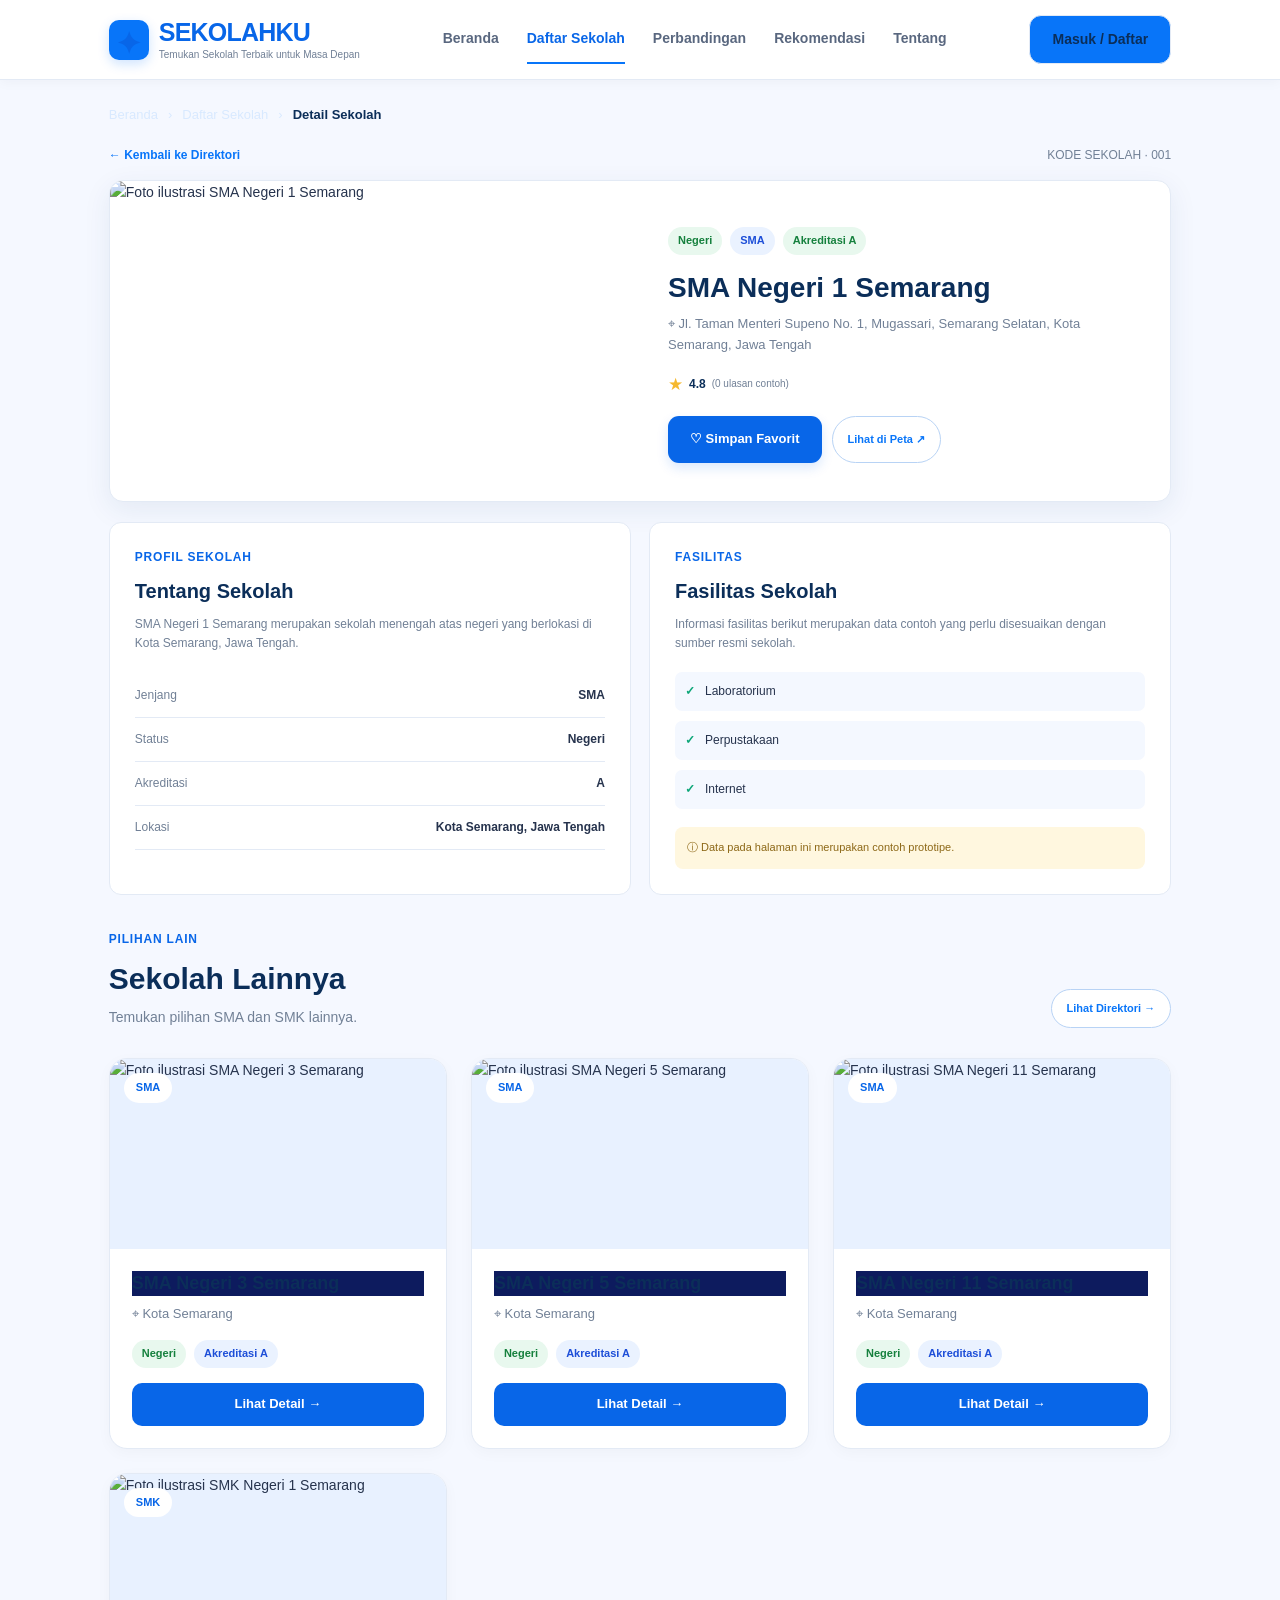
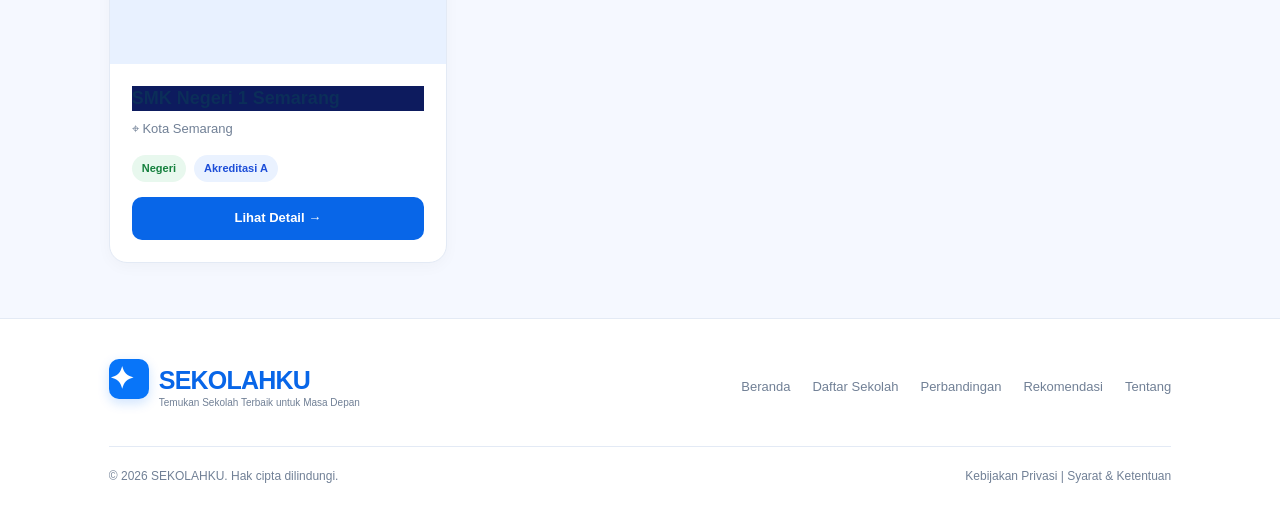
==== commit 1846b783: "Update data sekolah khusus Jawa Tengah dan membenarkan beberapa code" ====
--- a/detail-sekolah.html
+++ b/detail-sekolah.html
@@ -23,7 +23,7 @@
 
     <nav id="nav">
         <a href="index.html">Beranda</a>
-        <a href="sekolah.html" class="active">Daftar Sekolah</a>
+        <a href="daftar-sekolah.html" class="active">Daftar Sekolah</a>
         <a href="perbandingan.html">Perbandingan</a>
         <a href="rekomendasi.html">Rekomendasi</a>
         <a href="tentang.html">Tentang</a>
--- a/css/style.css
+++ b/css/style.css
@@ -90,11 +90,18 @@
     color: white;
     background: var(--blue);
     border-radius: 13px;
-    font-size: 23px;
-}
-
-.logo-blue {
+    font-size: 26px;
+}
+
+.logo-SekolahKu {
+    display: inline-block;
     color: var(--blue);
+    font-family: Arial, Helvetica, sans-serif;
+    font-size: 28px;
+    font-weight: bold;
+    text-decoration: none;
+    letter-spacing: -0.5px;
+    -webkit-text-stroke: 1px var(--blue);
 }
 
 .nav-menu {
@@ -274,10 +281,64 @@
     color: #9AA4B8;
 }
 
-.search-input-group select {
-    max-width: 110px;
-    border-left: 1px solid var(--border);
-    padding-left: 12px;
+.pilih-jenjang {
+    display: grid;
+    grid-template-columns: repeat(2, 1fr);
+    gap: 20px;
+    max-width: 600px;
+    margin: 25px auto;
+}
+
+.jenjang-card {
+    background: #26304C;
+    border: 2px solid #1e497e;
+    border-radius: 18px;
+    padding: 25px;
+    cursor: pointer;
+    transition: 0.3s ease;
+}
+
+.jenjang-card input {
+    display: none;
+}
+
+.jenjang-content h3 {
+    font-size: 26px;
+    color: var(--blue);
+    margin-bottom: 8px;
+}
+
+.jenjang-content p {
+    color: #718096;
+    font-size: 14px;
+    margin-bottom: 22px;
+}
+
+.jenjang-content span {
+    display: inline-block;
+    background: var(--blue);
+    color: white;
+    padding: 10px 20px;
+    border-radius: 10px;
+    font-size: 13px;
+    font-weight: 600;
+}
+
+.jenjang-card:hover {
+    transform: translateY(-5px);
+    box-shadow: 0 8px 25px #0875f922;
+    border-color: var(--blue);
+}
+
+.jenjang-card:has(input:checked) {
+    border-color: var(--blue);
+    background: #eff6ff;
+}
+
+@media (max-width: 500px) {
+    .pilih-jenjang {
+        grid-template-columns: 1fr;
+    }
 }
 
 .btn-search {
@@ -1378,28 +1439,11 @@
     filter: drop-shadow(0 12px 10px #001e4533);
 }
 
-.roof {
-    width: 100%;
-    height: 35px;
-    background: #f5f8ff;
-    clip-path: polygon(50% 0, 100% 100%, 0 100%);
-}
-
 .building-top {
     height: 42px;
     margin: 0 12%;
     background: #d6e7f8;
     border: 5px solid #f8fbff;
-}
-
-.building-main {
-    height: 125px;
-    background: #eaf3fc;
-    border: 6px solid #f8fbff;
-    position: relative;
-    display: flex;
-    justify-content: center;
-    align-items: center;
 }
 
 .windows {
@@ -1729,11 +1773,8 @@
 }
 
 .card-body h3 {
-    color: var(--navy);
-    font-size: 14px;
-    line-height: 1.5;
-    min-height: 40px;
-    margin-bottom: 4px;
+    background-color: #0d1b5e;
+    color: white;
 }
 
 .location {
@@ -2520,4 +2561,1450 @@
     .map-hero h1 {
         font-size: 27px;
     }
-}+}
+/* ========================================
+   SEKOLAHKU - DAFTAR SEKOLAH
+======================================== */
+
+:root {
+    --primary: #0866e8;
+    --primary-light: #69aaff;
+    --navy: #0b2e59;
+    --text: #26334d;
+    --muted: #718096;
+    --bg: #f5f8ff;
+    --white: #ffffff;
+    --border: #e3eaf5;
+    --radius: 18px;
+}
+
+* {
+    margin: 0;
+    padding: 0;
+    box-sizing: border-box;
+}
+
+html {
+    scroll-behavior: smooth;
+}
+
+body {
+    font-family: "Segoe UI", Arial, sans-serif;
+    color: var(--text);
+    background: var(--bg);
+    line-height: 1.6;
+}
+
+a {
+    color: inherit;
+    text-decoration: none;
+}
+
+button,
+input,
+select {
+    font: inherit;
+}
+
+button {
+    cursor: pointer;
+    border: none;
+}
+
+/* ========================================
+   NAVBAR
+======================================== */
+
+.header {
+    min-height: 80px;
+    padding: 14px 8.5%;
+    display: flex;
+    align-items: center;
+    justify-content: space-between;
+    gap: 25px;
+    background: var(--white);
+    position: sticky;
+    top: 0;
+    z-index: 100;
+    box-shadow: 0 2px 12px rgba(15, 23, 42, 0.04);
+}
+
+.brand {
+    display: flex;
+    align-items: center;
+    gap: 10px;
+    flex-shrink: 0;
+}
+
+.logo {
+    color: var(--primary);
+    font-size: 30px;
+    font-weight: 800;
+}
+
+.brand b {
+    display: block;
+    color: var(--primary);
+    font-size: 25px;
+    line-height: 1.2;
+    letter-spacing: -0.8px;
+}
+
+.brand small {
+    display: block;
+    color: var(--muted);
+    font-size: 10px;
+}
+
+.header nav {
+    display: flex;
+    align-items: center;
+    gap: 28px;
+}
+
+.header nav a {
+    color: #59677f;
+    font-size: 14px;
+    font-weight: 600;
+    transition: color 0.2s;
+}
+
+.header nav a:hover,
+.header nav a.active {
+    color: var(--primary);
+}
+
+.login {
+    padding: 12px 22px;
+    color: var(--navy);
+    border: 1px solid var(--border);
+    border-radius: 12px;
+    font-size: 14px;
+    font-weight: 700;
+    white-space: nowrap;
+    transition: 0.2s;
+}
+
+.login:hover {
+    background: #f0f6ff;
+}
+
+.menu-toggle {
+    display: none;
+    background: transparent;
+    color: var(--navy);
+    font-size: 24px;
+}
+
+/* ========================================
+   HERO
+======================================== */
+
+.hero {
+    min-height: 520px;
+    padding: 65px 8.5%;
+    display: grid;
+    grid-template-columns: 1.1fr 0.9fr;
+    align-items: center;
+    gap: 50px;
+    overflow: hidden;
+    color: white;
+    background: linear-gradient(
+        110deg,
+        #0b2e59 0%,
+        #174f91 58%,
+        #5b9fe8 100%
+    );
+}
+
+.hero-copy {
+    max-width: 650px;
+}
+
+.eyebrow {
+    display: inline-flex;
+    align-items: center;
+    gap: 10px;
+    padding: 10px 18px;
+    color: var(--primary);
+    background: #f0f5ff;
+    border-radius: 30px;
+    font-size: 12px;
+    font-weight: 700;
+}
+
+.eyebrow::before {
+    content: "";
+    width: 8px;
+    height: 8px;
+    background: var(--primary);
+    border-radius: 50%;
+}
+
+.hero h1 {
+    margin: 25px 0 20px;
+    color: var(--primary-light);
+    font-size: clamp(34px, 3.5vw, 46px);
+    font-weight: 800;
+    line-height: 1.2;
+    letter-spacing: -1.2px;
+}
+
+.hero h1 span {
+    display: block;
+}
+
+.hero p {
+    max-width: 580px;
+    margin-bottom: 24px;
+    color: #f0f6ff;
+    font-size: 14px;
+    line-height: 1.9;
+}
+
+.crumb {
+    display: flex;
+    align-items: center;
+    gap: 10px;
+    color: #d8e9ff;
+    font-size: 13px;
+}
+
+.crumb a:hover {
+    color: white;
+    text-decoration: underline;
+}
+
+/* ========================================
+   HERO ILLUSTRATION
+======================================== */
+
+.hero-illustration {
+    min-height: 340px;
+    position: relative;
+    display: flex;
+    align-items: center;
+    justify-content: center;
+}
+
+.sun {
+    position: absolute;
+    width: 300px;
+    height: 300px;
+    border-radius: 50%;
+    background: rgba(255, 255, 255, 0.12);
+}
+
+.school-building {
+    width: 85%;
+    max-width: 400px;
+    position: relative;
+    z-index: 2;
+    padding-top: 75px;
+    filter: drop-shadow(0 15px 15px rgba(0, 0, 0, 0.12));
+}
+
+.roof {
+    width: 0;
+    height: 0;
+    margin: 0 auto;
+    border-left: 145px solid transparent;
+    border-right: 145px solid transparent;
+    border-bottom: 100px solid var(--primary);
+}
+
+.building-top {
+    height: 15px;
+    background: #d8e5ff;
+}
+
+.building-main {
+    min-height: 130px;
+    position: relative;
+    padding: 15px;
+    background: #f3f6ff;
+    border: 5px solid #d8e5ff;
+}
+
+.windows {
+    display: flex;
+    justify-content: space-around;
+    gap: 8px;
+    color: #8baeff;
+    font-size: 28px;
+}
+
+.door {
+    position: absolute;
+    bottom: 0;
+    left: 42%;
+    width: 50px;
+    height: 75px;
+    background: var(--primary);
+    border: 4px solid white;
+    border-bottom: none;
+    border-radius: 5px 5px 0 0;
+}
+
+.floating-cap {
+    position: absolute;
+    top: 5px;
+    right: 2%;
+    z-index: 3;
+    padding: 18px;
+    background: white;
+    border-radius: 18px;
+    font-size: 28px;
+    box-shadow: 0 8px 25px rgba(0, 0, 0, 0.08);
+}
+
+.floating-star {
+    position: absolute;
+    left: 5%;
+    bottom: 15px;
+    color: #dbeafe;
+    font-size: 40px;
+}
+
+/* ========================================
+   SEARCH & FILTER
+======================================== */
+
+.wrap {
+    width: 83%;
+    max-width: 1400px;
+    margin-left: auto;
+    margin-right: auto;
+}
+
+.search-wrap {
+    position: relative;
+    z-index: 5;
+    display: flex;
+    align-items: center;
+    flex-wrap: wrap;
+    gap: 12px;
+    margin-top: -35px;
+    padding: 22px;
+    background: white;
+    border: 1px solid #edf1f8;
+    border-radius: var(--radius);
+    box-shadow: 0 12px 35px rgba(15, 23, 42, 0.08);
+}
+
+.search-box,
+.filter-box {
+    display: flex;
+    align-items: center;
+    gap: 10px;
+    min-height: 48px;
+    padding: 0 14px;
+    background: #fff;
+    border: 1px solid var(--border);
+    border-radius: 10px;
+    color: var(--primary);
+}
+
+.search-box {
+    flex: 2;
+    min-width: 220px;
+}
+
+.filter-box {
+    flex: 1;
+    min-width: 145px;
+}
+
+.search-box span,
+.filter-box span {
+    flex-shrink: 0;
+    font-size: 17px;
+}
+
+.search-box input,
+.filter-box select {
+    width: 100%;
+    min-width: 0;
+    border: none;
+    outline: none;
+    background: transparent;
+    color: var(--text);
+    font-size: 13px;
+}
+
+.search-box input::placeholder {
+    color: #9aa6b8;
+}
+
+.btn {
+    display: inline-flex;
+    align-items: center;
+    justify-content: center;
+    gap: 8px;
+    padding: 13px 22px;
+    border-radius: 11px;
+    font-size: 13px;
+    font-weight: 700;
+    transition: 0.2s;
+}
+
+.btn.primary {
+    color: white;
+    background: var(--primary);
+    box-shadow: 0 5px 12px rgba(8, 102, 232, 0.15);
+}
+
+.btn.primary:hover {
+    background: #0758cb;
+    transform: translateY(-2px);
+}
+
+/* ========================================
+   STATISTICS
+======================================== */
+
+.stats {
+    display: grid;
+    grid-template-columns: repeat(4, 1fr);
+    gap: 20px;
+    margin-top: 35px;
+    margin-bottom: 65px;
+}
+
+.stat {
+    display: flex;
+    align-items: center;
+    gap: 15px;
+    padding: 22px;
+    background: white;
+    border: 1px solid var(--border);
+    border-radius: var(--radius);
+    box-shadow: 0 4px 15px rgba(15, 23, 42, 0.03);
+}
+
+.stat-icon {
+    width: 45px;
+    height: 45px;
+    display: flex;
+    align-items: center;
+    justify-content: center;
+    flex-shrink: 0;
+    border-radius: 13px;
+    font-size: 20px;
+}
+
+.stat-icon.blue {
+    color: var(--primary);
+    background: #e8f1ff;
+}
+
+.stat-icon.pale {
+    color: #5b8de8;
+    background: #edf3ff;
+}
+
+.stat-icon.yellow {
+    color: #d99b12;
+    background: #fff5d9;
+}
+
+.stat-icon.mint {
+    color: #1b9b78;
+    background: #e5f8f0;
+}
+
+.stat b {
+    display: block;
+    color: var(--navy);
+    font-size: 23px;
+    line-height: 1.3;
+}
+
+.stat small {
+    display: block;
+    color: var(--muted);
+    font-size: 12px;
+}
+
+/* ========================================
+   DIRECTORY
+======================================== */
+
+.directory {
+    padding-bottom: 70px;
+}
+
+.section-head {
+    display: flex;
+    align-items: flex-end;
+    justify-content: space-between;
+    gap: 25px;
+    margin-bottom: 30px;
+}
+
+.section-label {
+    display: block;
+    margin-bottom: 10px;
+    color: var(--primary);
+    font-size: 12px;
+    font-weight: 800;
+    letter-spacing: 0.8px;
+}
+
+.section-head h2,
+.map-promo h2 {
+    margin-bottom: 8px;
+    color: var(--navy);
+    font-size: 30px;
+    line-height: 1.3;
+}
+
+.section-head p {
+    color: var(--muted);
+    font-size: 14px;
+}
+
+.tabs {
+    display: flex;
+    gap: 10px;
+    flex-shrink: 0;
+}
+
+.tab {
+    padding: 11px 18px;
+    color: #526078;
+    background: white;
+    border: 1px solid var(--border);
+    border-radius: 10px;
+    font-size: 13px;
+    font-weight: 700;
+    transition: 0.2s;
+}
+
+.tab:hover {
+    border-color: var(--primary);
+    color: var(--primary);
+}
+
+.tab.active {
+    color: white;
+    background: var(--primary);
+    border-color: var(--primary);
+}
+
+.result-line {
+    display: flex;
+    align-items: center;
+    justify-content: space-between;
+    gap: 15px;
+    padding: 15px 0;
+    margin-bottom: 15px;
+    border-bottom: 1px solid var(--border);
+    color: var(--muted);
+    font-size: 13px;
+}
+
+.link-button {
+    color: var(--primary);
+    background: transparent;
+    font-size: 13px;
+    font-weight: 700;
+}
+
+.link-button:hover {
+    text-decoration: underline;
+}
+
+/* ========================================
+   SCHOOL CARDS
+======================================== */
+
+.school-grid {
+    display: grid;
+    grid-template-columns: repeat(3, 1fr);
+    gap: 24px;
+}
+
+.school-card {
+    overflow: hidden;
+    background: white;
+    border: 1px solid var(--border);
+    border-radius: var(--radius);
+    box-shadow: 0 4px 15px rgba(15, 23, 42, 0.03);
+    transition: transform 0.25s, box-shadow 0.25s;
+}
+
+.school-card:hover {
+    transform: translateY(-5px);
+    box-shadow: 0 15px 30px rgba(15, 23, 42, 0.09);
+}
+
+.school-card h3 {
+    color: var(--navy);
+    font-size: 19px;
+    line-height: 1.4;
+}
+
+.school-card p {
+    color: var(--muted);
+    font-size: 13px;
+}
+
+.school-card .school-type {
+    display: inline-block;
+    padding: 5px 12px;
+    color: var(--primary);
+    background: #eaf2ff;
+    border-radius: 20px;
+    font-size: 11px;
+    font-weight: 800;
+}
+
+.school-card .btn {
+    margin-top: 15px;
+}
+
+/* ========================================
+   EMPTY STATE
+======================================== */
+
+.empty {
+    padding: 60px 20px;
+    text-align: center;
+    background: white;
+    border: 1px dashed #cbd5e1;
+    border-radius: var(--radius);
+}
+
+.empty > div {
+    color: var(--primary);
+    font-size: 40px;
+}
+
+.empty h3 {
+    margin: 10px 0;
+    color: var(--navy);
+}
+
+.empty p {
+    margin-bottom: 20px;
+    color: var(--muted);
+    font-size: 14px;
+}
+
+/* ========================================
+   MAP PROMO
+======================================== */
+
+.map-promo {
+    display: grid;
+    grid-template-columns: 1fr 0.8fr;
+    align-items: center;
+    gap: 35px;
+    margin-bottom: 70px;
+    padding: 45px;
+    overflow: hidden;
+    color: white;
+    background: linear-gradient(110deg, #0b2e59, #1760a9);
+    border-radius: 24px;
+}
+
+.promo-copy {
+    display: flex;
+    align-items: flex-start;
+    gap: 20px;
+}
+
+.pin-round {
+    display: flex;
+    align-items: center;
+    justify-content: center;
+    width: 50px;
+    height: 50px;
+    flex-shrink: 0;
+    color: var(--primary);
+    background: white;
+    border-radius: 15px;
+    font-size: 25px;
+}
+
+.section-label.light {
+    color: #a8ceff;
+}
+
+.map-promo h2 {
+    color: white;
+}
+
+.map-promo p {
+    margin-bottom: 22px;
+    color: #dbeafe;
+    font-size: 14px;
+}
+
+.btn.white {
+    color: var(--navy);
+    background: white;
+}
+
+.btn.white:hover {
+    background: #edf4ff;
+}
+
+.mini-map {
+    min-height: 230px;
+    position: relative;
+    overflow: hidden;
+    background: #e8f1ff;
+    border-radius: 18px;
+}
+
+.road {
+    position: absolute;
+    width: 150%;
+    height: 20px;
+    background: white;
+    border: 2px solid #d5e3f8;
+    border-radius: 20px;
+}
+
+.road.r1 {
+    top: 35%;
+    left: -20%;
+    transform: rotate(25deg);
+}
+
+.road.r2 {
+    top: 60%;
+    left: -10%;
+    transform: rotate(-30deg);
+}
+
+.road.r3 {
+    top: 45%;
+    left: -10%;
+    transform: rotate(90deg);
+}
+
+.map-pin {
+    position: absolute;
+    z-index: 2;
+    display: flex;
+    align-items: center;
+    justify-content: center;
+    width: 35px;
+    height: 35px;
+    color: white;
+    background: var(--primary);
+    border: 5px solid white;
+    border-radius: 50%;
+    box-shadow: 0 4px 10px rgba(8, 102, 232, 0.2);
+}
+
+.map-pin.p1 {
+    top: 25%;
+    left: 25%;
+}
+
+.map-pin.p2 {
+    top: 55%;
+    left: 60%;
+}
+
+.map-pin.p3 {
+    top: 30%;
+    right: 15%;
+}
+
+.map-tag {
+    position: absolute;
+    right: 15px;
+    bottom: 15px;
+    padding: 8px 14px;
+    color: var(--navy);
+    background: white;
+    border-radius: 8px;
+    font-size: 12px;
+    font-weight: 700;
+}
+
+/* ========================================
+   FOOTER
+======================================== */
+
+.footer {
+    padding: 40px 8.5% 20px;
+    background: white;
+    border-top: 1px solid var(--border);
+}
+
+.footer-main {
+    display: flex;
+    align-items: center;
+    justify-content: space-between;
+    gap: 30px;
+    padding-bottom: 30px;
+}
+
+.footer-main nav {
+    display: flex;
+    flex-wrap: wrap;
+    gap: 22px;
+}
+
+.footer-main nav a {
+    color: var(--muted);
+    font-size: 13px;
+}
+
+.footer-main nav a:hover {
+    color: var(--primary);
+}
+
+.footer-bottom {
+    display: flex;
+    justify-content: space-between;
+    gap: 20px;
+    padding-top: 20px;
+    border-top: 1px solid var(--border);
+    color: var(--muted);
+    font-size: 12px;
+}
+
+/* ========================================
+   RESPONSIVE
+======================================== */
+
+@media (max-width: 1100px) {
+    .header {
+        padding: 14px 5%;
+        gap: 15px;
+    }
+
+    .header nav {
+        gap: 15px;
+    }
+
+    .header nav a {
+        font-size: 12px;
+    }
+
+    .wrap {
+        width: 90%;
+    }
+
+    .hero {
+        padding: 55px 5%;
+        gap: 25px;
+    }
+
+    .stats {
+        grid-template-columns: repeat(2, 1fr);
+    }
+
+    .school-grid {
+        grid-template-columns: repeat(2, 1fr);
+    }
+}
+
+@media (max-width: 760px) {
+    .header {
+        flex-wrap: wrap;
+    }
+
+    .brand b {
+        font-size: 22px;
+    }
+
+    .menu-toggle {
+        display: block;
+        margin-left: auto;
+    }
+
+    .header nav {
+        display: none;
+        width: 100%;
+        flex-direction: column;
+        align-items: flex-start;
+        gap: 15px;
+        padding: 15px 0;
+    }
+
+    .header nav.open {
+    display: flex;
+}
+
+    .login {
+        display: none;
+    }
+
+    .hero {
+        grid-template-columns: 1fr;
+        padding: 45px 6%;
+    }
+
+    .hero h1 {
+        font-size: 35px;
+    }
+
+    .hero-illustration {
+        min-height: 260px;
+    }
+
+    .school-building {
+        max-width: 300px;
+    }
+
+    .roof {
+        border-left-width: 110px;
+        border-right-width: 110px;
+        border-bottom-width: 75px;
+    }
+
+    .search-wrap {
+        margin-top: -20px;
+        padding: 18px;
+    }
+
+    .search-box,
+    .filter-box {
+        flex: 1 1 100%;
+    }
+
+    .search-wrap .btn {
+        width: 100%;
+    }
+
+    .section-head {
+        align-items: flex-start;
+        flex-direction: column;
+    }
+
+    .tabs {
+        width: 100%;
+    }
+
+    .tab {
+        flex: 1;
+    }
+
+    .map-promo {
+        grid-template-columns: 1fr;
+        padding: 28px;
+    }
+
+    .footer-main {
+        align-items: flex-start;
+        flex-direction: column;
+    }
+
+    .footer-main nav {
+        gap: 15px;
+    }
+
+    .footer-bottom {
+        flex-direction: column;
+    }
+}
+
+@media (max-width: 480px) {
+    .stats,
+    .school-grid {
+        grid-template-columns: 1fr;
+    }
+
+    .stat {
+        padding: 18px;
+    }
+
+    .section-head h2,
+    .map-promo h2 {
+        font-size: 25px;
+    }
+
+    .result-line {
+        align-items: flex-start;
+        flex-direction: column;
+    }
+
+    .map-promo {
+        padding: 22px;
+    }
+
+    .promo-copy {
+        flex-direction: column;
+    }
+
+    .footer {
+        padding: 35px 5% 20px;
+    }
+}
+
+/* ========================================
+   DETAIL KARTU SEKOLAH
+======================================== */
+
+.school-photo {
+    height: 190px;
+    position: relative;
+    overflow: hidden;
+    background: #e8f1ff;
+}
+
+.school-photo img {
+    width: 100%;
+    height: 100%;
+    object-fit: cover;
+    display: block;
+    transition: transform 0.3s;
+}
+
+.school-card:hover .school-photo img {
+    transform: scale(1.04);
+}
+
+.level-pill {
+    position: absolute;
+    top: 14px;
+    left: 14px;
+    padding: 6px 12px;
+    color: var(--primary);
+    background: white;
+    border-radius: 20px;
+    font-size: 11px;
+    font-weight: 800;
+}
+
+.favorite {
+    position: absolute;
+    top: 12px;
+    right: 12px;
+    width: 38px;
+    height: 38px;
+    display: flex;
+    align-items: center;
+    justify-content: center;
+    color: #64748b;
+    background: white;
+    border-radius: 50%;
+    font-size: 20px;
+    box-shadow: 0 3px 10px rgba(0, 0, 0, 0.08);
+}
+
+.favorite.saved {
+    color: #ef476f;
+}
+
+.card-body {
+    padding: 22px;
+}
+
+.card-body h3 {
+    margin-bottom: 8px;
+    color: var(--navy);
+    font-size: 18px;
+}
+
+.location {
+    margin-bottom: 15px;
+    color: var(--muted);
+    font-size: 12px;
+}
+
+.tags {
+    display: flex;
+    flex-wrap: wrap;
+    gap: 8px;
+    margin-bottom: 15px;
+}
+
+.tag {
+    padding: 5px 10px;
+    border-radius: 20px;
+    font-size: 11px;
+    font-weight: 700;
+}
+
+.tag.green {
+    color: #15803d;
+    background: #e8f8ee;
+}
+
+.tag.purple {
+    color: #7c3aed;
+    background: #f3e8ff;
+}
+
+.tag.blue {
+    color: #1d4ed8;
+    background: #eaf2ff;
+}
+
+.rating {
+    display: flex;
+    align-items: center;
+    gap: 6px;
+    margin-bottom: 15px;
+    font-size: 13px;
+}
+
+.rating span {
+    color: #f5b82e;
+}
+
+.rating b {
+    color: var(--navy);
+}
+
+.rating small {
+    color: var(--muted);
+}
+
+.facilities {
+    display: flex;
+    flex-wrap: wrap;
+    gap: 8px;
+    margin-bottom: 18px;
+}
+
+.facilities span {
+    padding: 5px 9px;
+    color: #526078;
+    background: #f5f8ff;
+    border-radius: 7px;
+    font-size: 11px;
+}
+
+.detail-link {
+    display: block;
+    padding: 11px 15px;
+    color: white;
+    background: var(--primary);
+    border-radius: 10px;
+    text-align: center;
+    font-size: 13px;
+    font-weight: 700;
+    transition: background 0.2s;
+}
+
+.detail-link:hover {
+    background: #0758cb;
+}
+
+/* ========================================
+   PERBAIKAN HERO DAFTAR SEKOLAH
+======================================== */
+
+.hero {
+    min-height: 560px;
+    padding: 55px 8.5%;
+    grid-template-columns: minmax(0, 1.15fr) minmax(0, 0.85fr);
+    gap: 40px;
+    align-items: center;
+}
+
+.hero-copy {
+    width: 100%;
+    max-width: none;
+    min-width: 0;
+}
+
+.hero h1 {
+    max-width: 650px;
+    font-size: clamp(36px, 3.2vw, 44px);
+    line-height: 1.2;
+    letter-spacing: -1px;
+    overflow-wrap: normal;
+    word-break: normal;
+}
+
+.hero h1 span {
+    display: inline;
+}
+
+.hero p {
+    max-width: 550px;
+    font-size: 14px;
+    line-height: 1.8;
+}
+
+/* Ilustrasi sekolah */
+.hero-illustration {
+    width: 100%;
+    min-width: 0;
+    min-height: 400px;
+    overflow: hidden;
+}
+
+.sun {
+    width: 290px;
+    height: 290px;
+}
+
+.school-building {
+    width: 100%;
+    max-width: 340px;
+    padding-top: 65px;
+}
+
+.roof {
+    border-left-width: 125px;
+    border-right-width: 125px;
+    border-bottom-width: 85px;
+}
+
+.building-main {
+    min-height: 115px;
+}
+
+.floating-cap {
+    top: 25px;
+    right: 0;
+    padding: 15px 25px;
+}
+
+.floating-star {
+    left: 0;
+    bottom: 25px;
+}
+
+/* Tablet */
+@media (max-width: 900px) {
+    .hero {
+        grid-template-columns: 1fr 0.8fr;
+        gap: 25px;
+        padding: 45px 5%;
+    }
+
+    .hero h1 {
+        font-size: 34px;
+    }
+
+    .hero-illustration {
+        min-height: 320px;
+    }
+}
+
+/* HP */
+@media (max-width: 650px) {
+    .hero {
+        grid-template-columns: 1fr;
+        padding: 40px 6%;
+    }
+
+    .hero h1 {
+        font-size: 34px;
+    }
+
+    .hero h1 span {
+        display: block;
+    }
+
+    .hero-illustration {
+        min-height: 280px;
+        max-width: 450px;
+        margin: 0 auto;
+    }
+}
+
+/* ========================================
+   FINAL FIX HERO SEKOLAHKU
+======================================== */
+
+.hero {
+    min-height: 500px;
+    padding-top: 45px;
+    padding-bottom: 75px;
+    grid-template-columns: minmax(0, 1.1fr) minmax(0, 0.9fr);
+    gap: 30px;
+}
+
+.hero-copy {
+    align-self: center;
+}
+
+.hero h1 {
+    max-width: 650px;
+    font-size: clamp(34px, 3.4vw, 44px);
+    line-height: 1.22;
+    margin: 22px 0;
+}
+
+.hero h1 span {
+    display: block;
+}
+
+.hero p {
+    max-width: 540px;
+}
+
+/* Ilustrasi */
+.hero-illustration {
+    min-height: 350px;
+    max-height: 400px;
+    overflow: hidden;
+}
+
+.school-building {
+    max-width: 300px;
+    padding-top: 55px;
+}
+
+.roof {
+    border-left-width: 110px;
+    border-right-width: 110px;
+    border-bottom-width: 75px;
+}
+
+.building-top {
+    height: 12px;
+}
+
+.building-main {
+    min-height: 105px;
+    padding: 12px;
+}
+
+.door {
+    width: 42px;
+    height: 65px;
+}
+
+.floating-cap {
+    top: 15px;
+    right: 0;
+    width: 180px;
+    height: 65px;
+    display: flex;
+    align-items: center;
+}
+
+.floating-star {
+    left: 0;
+    bottom: 20px;
+    width: 180px;
+    height: 65px;
+    display: flex;
+    align-items: center;
+    padding-left: 20px;
+    background: white;
+    border-radius: 16px;
+    z-index: 3;
+}
+
+/* Pencarian */
+.search-wrap {
+    margin-top: -35px;
+    position: relative;
+    z-index: 5;
+}
+
+/* Laptop kecil */
+@media (max-width: 900px) {
+    .hero {
+        grid-template-columns: 1fr 0.8fr;
+        min-height: 480px;
+    }
+
+    .hero-illustration {
+        min-height: 300px;
+    }
+
+    .floating-cap,
+    .floating-star {
+        width: 130px;
+    }
+}
+
+/* HP */
+/* Ilustrasi sekolah */
+.hero-illustration {
+    width: 100%;
+    display: flex;
+    align-items: center;
+    justify-content: center;
+    min-height: 400px;
+    overflow: hidden;
+}
+
+@media (max-width: 650px) {
+    .hero {
+        grid-template-columns: 1fr;
+        padding: 40px 6% 65px;
+    }
+
+    .hero h1 {
+        font-size: 34px;
+    }
+
+    .hero-illustration {
+        min-height: 260px;
+        max-height: 300px;
+    }
+}
+
+.school-illustration {
+    display: block;
+    width: 100%;
+    max-width: 600px;
+    height: auto;
+    object-fit: contain;
+}
+
+/* Tablet */
+@media (max-width: 900px) {
+    .hero-illustration {
+        min-height: 300px;
+    }
+
+    .school-illustration {
+        max-width: 450px;
+    }
+}
+
+/* HP */
+@media (max-width: 650px) {
+    .hero-illustration {
+        min-height: auto;
+    }
+
+    .school-illustration {
+        max-width: 100%;
+    }
+}
+
+/* Menyamakan navbar di semua halaman */
+.navbar .container {
+    width: 100%;
+    max-width: 1200px;
+    margin: 0 auto;
+    padding: 0 24px;
+    box-sizing: border-box;
+}
+
+.navbar .logo {
+    text-decoration: none;
+}
+
+.navbar .nav-menu {
+    flex-wrap: nowrap;
+}
+
+.navbar .nav-link {
+    text-decoration: none;
+    white-space: nowrap;
+}
+
+@media (max-width: 900px) {
+    .navbar .container {
+        flex-wrap: wrap;
+        justify-content: center;
+        padding: 16px;
+    }
+
+    .navbar .nav-menu {
+        flex-wrap: wrap;
+        justify-content: center;
+        gap: 16px;
+    }
+}
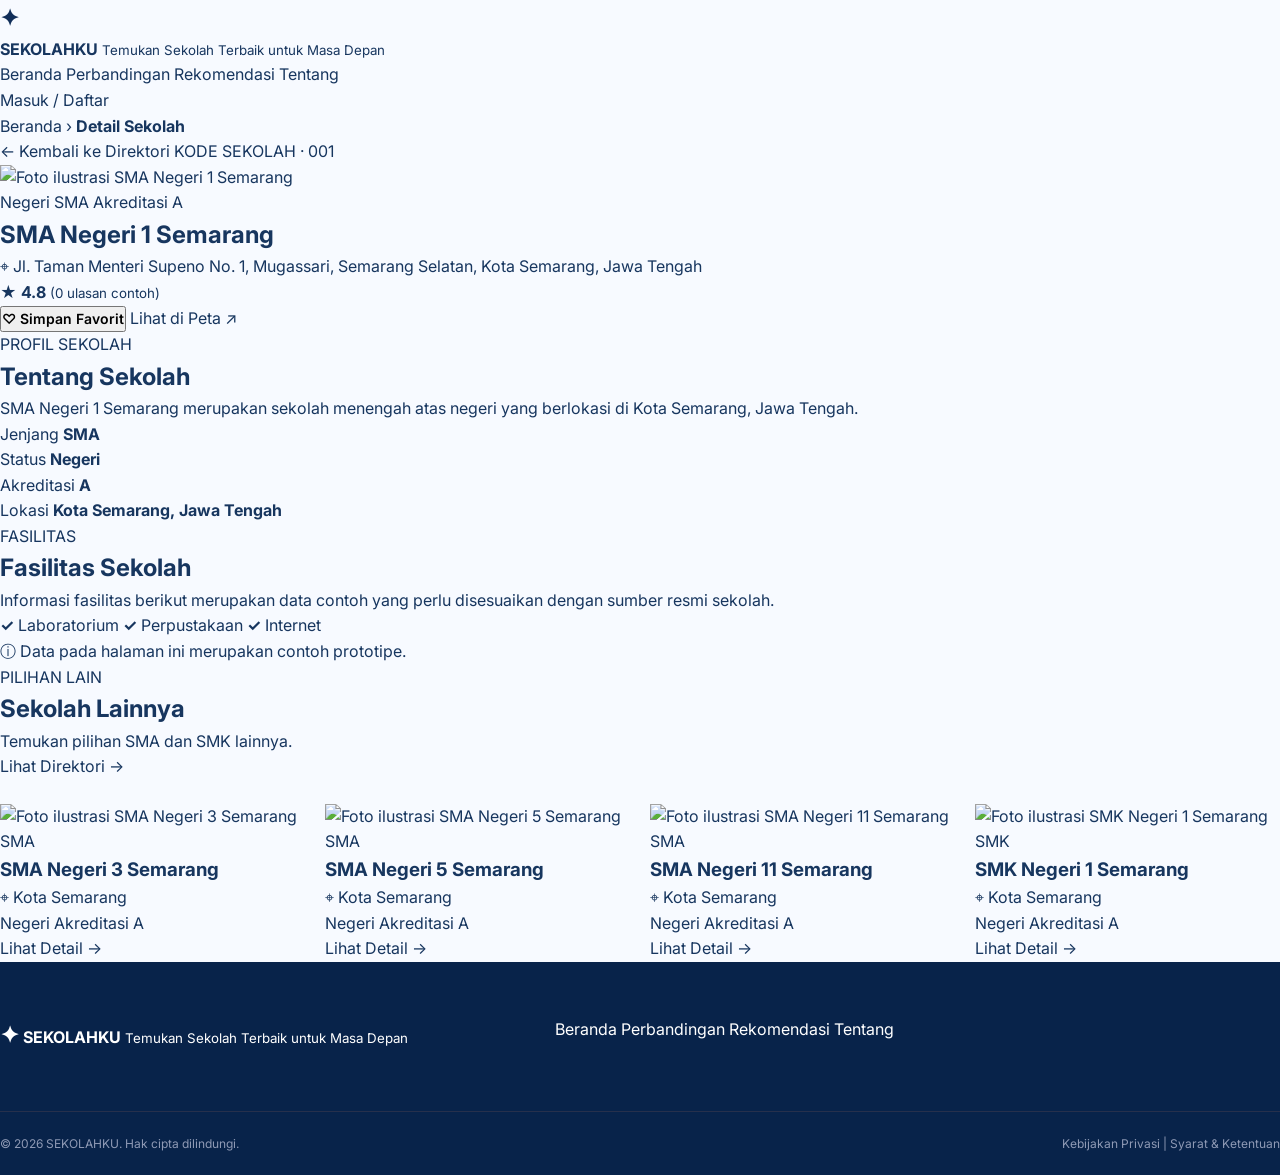
==== commit 4c242645: "Menghapus folder daftar-sekolah dan konsistensi font" ====
--- a/detail-sekolah.html
+++ b/detail-sekolah.html
@@ -23,7 +23,6 @@
 
     <nav id="nav">
         <a href="index.html">Beranda</a>
-        <a href="daftar-sekolah.html" class="active">Daftar Sekolah</a>
         <a href="perbandingan.html">Perbandingan</a>
         <a href="rekomendasi.html">Rekomendasi</a>
         <a href="tentang.html">Tentang</a>
@@ -36,8 +35,6 @@
 
     <div class="crumb detail-crumb">
         <a href="index.html">Beranda</a>
-        <span>›</span>
-        <a href="sekolah.html">Daftar Sekolah</a>
         <span>›</span>
         <b>Detail Sekolah</b>
     </div>
@@ -74,7 +71,6 @@
 
         <nav>
             <a href="index.html">Beranda</a>
-            <a href="sekolah.html">Daftar Sekolah</a>
             <a href="perbandingan.html">Perbandingan</a>
             <a href="rekomendasi.html">Rekomendasi</a>
             <a href="tentang.html">Tentang</a>
--- a/css/style.css
+++ b/css/style.css
@@ -1,8 +1,8 @@
-
 /* ========================================
    SEKOLAHKU - PREMIUM MODERN
    Warna: Navy, Putih, Biru Elektrik
 ======================================== */
+@import url('https://fonts.googleapis.com/css2?family=Inter:wght@400;500;600;700;800&display=swap');
 
 :root {
     --navy: #0B1537;
@@ -28,7 +28,7 @@
 }
 
 body {
-    font-family: Arial, Helvetica, sans-serif;
+    font-family: 'Inter', sans-serif;
     color: var(--text);
     background: var(--white);
     line-height: 1.6;
@@ -96,9 +96,9 @@
 .logo-SekolahKu {
     display: inline-block;
     color: var(--blue);
-    font-family: Arial, Helvetica, sans-serif;
+    font-family: 'Inter', sans-serif;
     font-size: 28px;
-    font-weight: bold;
+    font-weight: 800;
     text-decoration: none;
     letter-spacing: -0.5px;
     -webkit-text-stroke: 1px var(--blue);
@@ -220,11 +220,8 @@
 }
 
 .hero h1 {
-    margin-bottom: 22px;
-    color: var(--navy);
-    font-size: clamp(36px, 4.5vw, 55px);
-    line-height: 1.15;
-    letter-spacing: -1.5px;
+    font-family: 'Inter', sans-serif;
+    font-weight: 800;
 }
 
 .hero h1 span {
@@ -997,9 +994,10 @@
     }
 
     .features-grid {
-        grid-template-columns: 1fr;
-        gap: 15px;
-    }
+    display: grid;
+    grid-template-columns: repeat(2, 1fr);
+    gap: 25px;
+}
 
     .feature-card {
         padding: 24px;
@@ -1075,16 +1073,6 @@
 .note {
     color: #667085;
     line-height: 1.8;
-}
-
-.comparison-panel,
-.recommendation-panel,
-.favorites-panel {
-    background: #fff;
-    padding: 28px;
-    border: 1px solid #e5eaf2;
-    border-radius: 20px;
-    box-shadow: 0 12px 35px rgba(16, 35, 70, 0.06);
 }
 
 .comparison-selectors {
@@ -1092,6 +1080,37 @@
     grid-template-columns: repeat(2, minmax(0, 1fr));
     gap: 20px;
     margin-bottom: 25px;
+}
+/* Mencegah elemen melebar keluar dari kolom */
+.comparison-selectors > * {
+    min-width: 0;
+}
+
+.comparison-selectors input,
+.comparison-selectors select {
+    width: 100%;
+    max-width: 100%;
+    box-sizing: border-box;
+}
+
+.comparison-selectors input {
+    width: 100%;
+    max-width: 100%;
+    box-sizing: border-box;
+    padding: 12px 14px;
+    border: 1px solid #c9ddf5;
+    border-radius: 10px;
+    background: #ffffff;
+    color: #17365f;
+    font-family: Arial, Helvetica, sans-serif;
+    font-size: 14px;
+    outline: none;
+    transition: 0.2s ease;
+}
+
+.comparison-selectors input:focus {
+    border-color: #0875f9;
+    box-shadow: 0 0 0 3px rgba(8, 117, 249, 0.12);
 }
 
 .comparison-selectors label,
@@ -1118,6 +1137,7 @@
     font: inherit;
 }
 
+
 .table-wrapper {
     width: 100%;
     overflow-x: auto;
@@ -1197,10 +1217,108 @@
         padding: 12px;
     }
 }
-/* =========================
-   SEKOLAHKU - STYLE UTAMA
-   Warna: Navy, Putih, Biru
-========================= */
+#formRekomendasi {
+    display: grid;
+    gap: 12px;
+    max-width: 600px;
+}
+
+#formRekomendasi label {
+    font-weight: 600;
+    margin-top: 8px;
+    color: #102e59;
+}
+
+#formRekomendasi select {
+    width: 100%;
+    padding: 12px;
+    border: 1px solid #dce6f2;
+    border-radius: 10px;
+    background: #ffffff;
+    color: #17365f;
+    font-size: 15px;
+}
+
+.school-grid {
+    display: grid;
+    grid-template-columns: repeat(auto-fit, minmax(250px, 1fr));
+    gap: 20px;
+    margin-top: 24px;
+}
+
+.recommendation-card {
+    border: 1px solid #e3ebf5;
+    border-radius: 18px;
+    padding: 22px;
+    background: #ffffff;
+    display: flex;
+    flex-direction: column;
+    gap: 10px;
+    box-shadow: 0 8px 25px rgba(25, 67, 120, 0.06);
+}
+
+.recommendation-card h3 {
+    margin: 8px 0;
+    font-size: 19px;
+    color: #102e59;
+}
+
+.school-badge {
+    display: inline-block;
+    width: fit-content;
+    padding: 5px 12px;
+    border-radius: 20px;
+    background: #eaf3ff;
+    color: #0875f9;
+    font-size: 12px;
+    font-weight: 700;
+}
+
+.school-rating {
+    font-weight: 600;
+    color: #b7791f;
+}
+
+.school-map-link {
+    display: inline-block;
+    margin-top: auto;
+    padding: 11px 16px;
+    background: #0875f9;
+    color: white;
+    text-decoration: none;
+    border-radius: 10px;
+    text-align: center;
+}
+
+.school-map-link:hover {
+    background: #065dcc;
+}
+
+.empty-result {
+    padding: 20px;
+    margin-top: 20px;
+    background: #eaf3ff;
+    color: #17365f;
+    border-radius: 10px;
+}
+
+.result-heading {
+    margin-top: 32px;
+    color: #102e59;
+}
+
+@media (max-width: 600px) {
+    .recommendation-panel {
+        padding: 18px;
+    }
+
+    .school-grid {
+        grid-template-columns: 1fr;
+    }
+}
+        /* =================================
+   TEMA WARNA SEMUA HALAMAN SEKOLAHKU
+================================= */
 
 :root {
     --navy: #102e59;
@@ -1212,2799 +1330,213 @@
     --muted: #73839a;
     --border: #e3ebf5;
     --bg: #f7faff;
-    --green: #dff8ed;
-    --shadow: 0 8px 28px rgba(25, 67, 120, 0.08);
-}
-
-* {
-    margin: 0;
-    padding: 0;
-    box-sizing: border-box;
-}
-
-html {
-    scroll-behavior: smooth;
-}
+}
+
+/* BACKGROUND HALAMAN */
 
 body {
-    font-family: Arial, Helvetica, sans-serif;
-    background: var(--bg);
-    color: var(--text);
-    font-size: 14px;
-    line-height: 1.6;
-}
-
-a {
-    color: inherit;
-    text-decoration: none;
-}
-
-button,
-input,
-select {
-    font: inherit;
-}
-
-button {
-    cursor: pointer;
-}
-
-.wrap {
-    width: min(1180px, 92%);
-    margin-inline: auto;
-}
-
-/* HEADER */
-
-.header {
-    min-height: 72px;
-    padding: 12px 4%;
-    background: var(--white);
-    display: flex;
-    align-items: center;
-    justify-content: space-between;
-    gap: 25px;
-    border-bottom: 1px solid var(--border);
-    position: sticky;
-    top: 0;
-    z-index: 100;
-}
-
-.brand {
-    display: flex;
-    align-items: center;
-    gap: 10px;
-    flex-shrink: 0;
-}
-
-.logo {
-    width: 40px;
-    height: 40px;
-    display: grid;
-    place-items: center;
-    background: var(--blue);
-    color: white;
-    font-size: 25px;
+    background: #f7faff;
+    color: #17365f;
+}
+
+/* JUDUL HALAMAN */
+
+.page-container {
+    background: transparent;
+}
+
+.page-heading h1 {
+    color: #102e59;
+}
+
+.page-heading h1 span,
+.page-heading .logo-blue {
+    color: #0875f9;
+}
+
+.page-heading p {
+    color: #73839a;
+}
+
+/* PANEL / KOTAK */
+
+/* JUDUL KOTAK */
+
+.comparison-panel h2,
+.recommendation-panel h2 {
+    color: #102e59;
+}
+
+/* INPUT DAN SELECT */
+
+.comparison-selectors select,
+.recommendation-panel select,
+.recommendation-panel input {
+    background: #ffffff;
+    border: 1px solid #e3ebf5;
+    color: #17365f;
     border-radius: 10px;
-    box-shadow: 0 4px 12px #0875f933;
-}
-
-.brand b {
-    display: block;
-    font-size: 19px;
+}
+
+/* TOMBOL */
+
+.btn-primary {
+    background: #0875f9;
+    color: #ffffff;
+}
+
+.btn-primary:hover {
+    background: #065dcc;
+}
+
+/* TABEL PERBANDINGAN */
+
+.comparison-table th {
+    background: #102e59;
+    color: #ffffff;
+}
+
+.comparison-table td {
+    background: #ffffff;
+    color: #17365f;
+    border-bottom: 1px solid #e3ebf5;
+}
+
+/* KARTU REKOMENDASI */
+
+.recommendation-card {
+    background: #ffffff;
+    border: 1px solid #e3ebf5;
+    border-radius: 18px;
+    box-shadow: 0 8px 28px rgba(25, 67, 120, 0.08);
+}
+
+/* FOOTER */
+
+.footer {
+    background: #08234a;
+    color: #ffffff;
+}
+
+/* LABEL KECIL */
+
+.eyebrow {
+    color: #0875f9;
+}
+/* TEMA PANEL SEKOLAHKU */
+.comparison-panel,
+.recommendation-panel,
+.favorites-panel {
+    background: #eaf3ff;
+    padding: 28px;
+    border: 1px solid #c9ddf5;
+    border-radius: 20px;
+    box-shadow: 0 8px 28px rgba(16, 46, 89, 0.08);
+    color: #17365f;
+}
+
+.comparison-panel h2,
+.recommendation-panel h2,
+.favorites-panel h2 {
+    color: #102e59;
+}
+
+.comparison-panel label,
+.recommendation-panel label,
+.favorites-panel label {
+    color: #17365f;
+}
+
+.comparison-panel select,
+.recommendation-panel select,
+.recommendation-panel input,
+.favorites-panel select,
+.favorites-panel input {
+    background: #ffffff;
+    color: #17365f;
+    border: 1px solid #c9ddf5;
+    border-radius: 10px;
+}
+
+/* WARNA KHUSUS PANEL REKOMENDASI */
+
+.recommendation-panel {
+    background: #dbeafe;
+    border-color: #93c5fd;
+}
+ 
+/* Logo */
+.logo-SekolahKu {
+    font-size: 28px;
     font-weight: 800;
-    letter-spacing: .3px;
-    color: var(--navy);
-    line-height: 1.4;
-}
-
-.brand small {
-    display: block;
-    color: var(--muted);
-    font-size: 10px;
-}
-
-.header nav,
-.footer nav {
-    display: flex;
-    align-items: center;
-    gap: 25px;
-}
-
-.header nav a {
-    color: #586b85;
-    font-size: 12px;
-    padding: 12px 0;
-    border-bottom: 2px solid transparent;
-}
-
-.header nav a:hover,
-.header nav a.active {
-    color: var(--blue);
-    border-color: var(--blue);
-}
-
-.login {
-    background: var(--blue);
-    color: white;
-    padding: 11px 18px;
-    border-radius: 9px;
-    white-space: nowrap;
-    font-weight: bold;
-    font-size: 12px;
-}
-
-.login:hover,
-.btn.primary:hover {
-    background: #005dd0;
-}
-
-.menu-toggle {
-    display: none;
-    border: 0;
-    background: var(--blue-light);
-    color: var(--navy);
-    padding: 8px 12px;
-    border-radius: 8px;
-}
-
-/* HERO */
-
-.hero {
-    min-height: 320px;
-    padding: 42px 4%;
-    position: relative;
-    overflow: hidden;
-    display: flex;
-    align-items: center;
-    justify-content: space-between;
-    background:
-        radial-gradient(circle at 78% 35%, #4c9cf6 0, transparent 35%),
-        linear-gradient(115deg, #08264e, #14549a 60%, #7eb7f1);
-    color: white;
-}
-
-.hero-copy {
-    width: 49%;
-    position: relative;
-    z-index: 2;
-}
-
-.eyebrow {
-    display: inline-block;
-    padding: 6px 13px;
-    background: #ffffff1c;
-    border: 1px solid #ffffff45;
-    border-radius: 30px;
-    color: white;
-    font-size: 11px;
-    font-weight: bold;
-    margin-bottom: 14px;
-}
-
-.hero h1 {
-    font-size: clamp(29px, 4vw, 43px);
-    line-height: 1.18;
-    margin-bottom: 15px;
-    max-width: 580px;
-}
-
-.hero h1 span {
-    color: #83bdff;
-}
-
-.hero p {
-    max-width: 490px;
-    font-size: 13px;
-    color: #e5efff;
-    margin-bottom: 20px;
-}
-
-.crumb {
-    display: flex;
-    align-items: center;
-    gap: 10px;
-    font-size: 11px;
-    color: #d9e9ff;
-}
-
-.crumb a:hover {
-    color: white;
-    text-decoration: underline;
-}
-
-.hero-illustration {
-    width: 45%;
-    height: 260px;
-    position: relative;
-    display: flex;
-    align-items: center;
-    justify-content: center;
-}
-
-.sun {
-    width: 190px;
-    height: 190px;
-    border-radius: 50%;
-    background: #ffffff25;
-    position: absolute;
-    right: 15%;
-    top: 4px;
-}
-
-.school-building {
-    width: 80%;
-    position: relative;
-    z-index: 1;
-    filter: drop-shadow(0 12px 10px #001e4533);
-}
-
-.building-top {
-    height: 42px;
-    margin: 0 12%;
-    background: #d6e7f8;
-    border: 5px solid #f8fbff;
-}
-
-.windows {
-    color: #347fbd;
-    font-size: 23px;
-    letter-spacing: 8px;
-}
-
-.door {
-    position: absolute;
-    bottom: 0;
-    width: 42px;
-    height: 62px;
-    background: #3473a8;
-    border: 4px solid white;
-    border-bottom: 0;
-}
-
-.floating-cap,
-.floating-star {
-    position: absolute;
-    z-index: 2;
-    background: white;
-    color: var(--blue);
-    border-radius: 15px;
-    box-shadow: var(--shadow);
-    padding: 13px;
-}
-
-.floating-cap {
-    top: 20px;
-    left: 0;
-    font-size: 23px;
-}
-
-.floating-star {
-    right: 0;
-    bottom: 35px;
-    font-size: 24px;
-}
-
-/* SEARCH */
-
-.search-wrap {
-    margin-top: -22px;
-    position: relative;
-    z-index: 5;
-    display: grid;
-    grid-template-columns: 1.8fr 1fr 1fr 1fr auto;
-    gap: 10px;
-    padding: 15px;
-    background: white;
-    border-radius: 14px;
-    box-shadow: var(--shadow);
-}
-
-.search-box,
-.filter-box {
-    display: flex;
-    align-items: center;
-    gap: 10px;
-    padding: 0 13px;
-    min-height: 43px;
-    border: 1px solid var(--border);
-    background: white;
-    border-radius: 8px;
-    color: var(--blue);
-    min-width: 0;
-}
-
-.search-box input,
-.filter-box select {
-    width: 100%;
-    min-width: 0;
-    border: 0;
-    outline: none;
-    color: var(--text);
-    background: transparent;
-    font-size: 11px;
-}
-
-.search-box input::placeholder {
-    color: #8795a9;
-}
-
-.filter-box select {
-    cursor: pointer;
-}
-
-.btn {
-    display: inline-flex;
-    justify-content: center;
-    align-items: center;
-    gap: 8px;
-    border: 0;
-    border-radius: 9px;
-    padding: 12px 18px;
-    font-weight: bold;
-    font-size: 12px;
-    transition: .2s;
-}
-
-.btn.primary {
-    color: white;
-    background: var(--blue);
-}
-
-.btn.white {
-    color: var(--blue);
-    background: white;
-    margin-top: 12px;
-}
-
-.btn.white:hover {
-    background: #eaf3ff;
-}
-
-/* STATISTIK */
-
-.stats {
-    margin-top: 15px;
-    padding: 18px;
-    background: white;
-    border: 1px solid #edf2fa;
-    border-radius: 13px;
-    display: grid;
-    grid-template-columns: repeat(4, 1fr);
-    box-shadow: 0 5px 20px #17365f08;
-}
-
-.stat {
-    display: flex;
-    align-items: center;
-    gap: 12px;
-    padding: 0 15px;
-    border-right: 1px solid var(--border);
-}
-
-.stat:last-child {
-    border-right: 0;
-}
-
-.stat-icon {
-    width: 42px;
-    height: 42px;
-    display: grid;
-    place-items: center;
-    border-radius: 12px;
-    font-size: 20px;
-    flex-shrink: 0;
-}
-
-.stat-icon.blue,
-.stat-icon.pale {
-    background: #eaf3ff;
-    color: var(--blue);
-}
-
-.stat-icon.yellow {
-    background: #fff4d7;
-    color: #e9a91b;
-}
-
-.stat-icon.mint {
-    background: #e1f9ef;
-    color: #0cab79;
-}
-
-.stat b,
-.stat small {
-    display: block;
-}
-
-.stat b {
-    font-size: 17px;
-    color: var(--navy);
-}
-
-.stat small {
-    font-size: 10px;
-    color: var(--muted);
-}
-
-/* JUDUL BAGIAN */
-
-.directory {
-    padding-top: 40px;
-    padding-bottom: 30px;
-}
-
-.section-head {
-    display: flex;
-    align-items: center;
-    justify-content: space-between;
-    gap: 20px;
-    margin-bottom: 22px;
-}
-
-.section-label {
-    color: var(--blue);
-    font-size: 10px;
-    font-weight: bold;
-    letter-spacing: 1px;
-}
-
-.section-head h2,
-.info-panel h2 {
-    color: var(--navy);
-    font-size: 24px;
-    line-height: 1.4;
-    margin: 4px 0;
-}
-
-.section-head p {
-    color: var(--muted);
-    font-size: 12px;
-}
-
-.tabs {
-    display: flex;
-    gap: 6px;
-    padding: 5px;
-    background: #edf3fb;
-    border-radius: 9px;
-}
-
-.tab {
-    border: 0;
-    background: transparent;
-    color: #65768d;
-    padding: 9px 13px;
-    border-radius: 7px;
-    font-size: 11px;
-}
-
-.tab.active {
-    color: var(--blue);
-    background: white;
-    box-shadow: 0 2px 7px #17365f0d;
-    font-weight: bold;
-}
-
-.result-line {
-    display: flex;
-    justify-content: space-between;
-    align-items: center;
-    color: var(--muted);
-    font-size: 11px;
-    margin-bottom: 15px;
-}
-
-.link-button {
-    border: 0;
-    background: transparent;
-    color: var(--blue);
-    font-size: 11px;
-}
-
-/* KARTU SEKOLAH */
-
-.school-grid {
-    display: grid;
-    grid-template-columns: repeat(4, minmax(0, 1fr));
-    gap: 16px;
-}
-
-.school-card {
-    min-width: 0;
-    overflow: hidden;
-    background: white;
-    border: 1px solid var(--border);
-    border-radius: 12px;
-    box-shadow: 0 4px 15px #17365f07;
-    transition: transform .2s, box-shadow .2s;
-}
-
-.school-card:hover {
-    transform: translateY(-4px);
-    box-shadow: var(--shadow);
-}
-
-.school-photo {
-    height: 155px;
-    position: relative;
-    overflow: hidden;
-    background: #dcecff;
-}
-
-.school-photo img {
-    width: 100%;
-    height: 100%;
-    display: block;
-    object-fit: cover;
-}
-
-.level-pill {
-    position: absolute;
-    left: 10px;
-    top: 10px;
-    padding: 5px 9px;
-    background: white;
-    color: var(--blue);
-    border-radius: 6px;
-    font-size: 10px;
-    font-weight: bold;
-}
-
-.favorite {
-    position: absolute;
-    right: 10px;
-    top: 10px;
-    width: 30px;
-    height: 30px;
-    background: white;
-    color: #64748b;
-    border: 0;
-    border-radius: 50%;
-    font-size: 19px;
-}
-
-.favorite.saved {
-    color: #ef476f;
-}
-
-.card-body {
-    padding: 13px;
-}
-
-.card-body h3 {
-    background-color: #0d1b5e;
-    color: white;
-}
-
-.location {
-    font-size: 10px;
-    color: var(--muted);
-    margin-bottom: 10px;
-}
-
-.tags {
-    display: flex;
-    gap: 6px;
-    flex-wrap: wrap;
-    margin: 8px 0;
-}
-
-.tag {
-    padding: 4px 8px;
-    border-radius: 5px;
-    font-size: 9px;
-    font-weight: bold;
-}
-
-.tag.green {
-    background: #e0f8ec;
-    color: #16865c;
-}
-
-.tag.purple {
-    background: #f1e8ff;
-    color: #8553bc;
-}
-
-.tag.blue {
-    background: #e2efff;
-    color: #176ac8;
-}
-
-.rating {
-    display: flex;
-    align-items: center;
-    gap: 5px;
-    margin: 12px 0;
-    color: #d99b12;
-}
-
-.rating span {
-    font-size: 17px;
-}
-
-.rating b {
-    font-size: 12px;
-}
-
-.rating small {
-    color: var(--muted);
-    font-size: 10px;
-}
-
-.facilities {
-    display: flex;
-    flex-wrap: wrap;
-    gap: 8px;
-    min-height: 32px;
-    color: #61758e;
-    font-size: 9px;
-    margin: 12px 0;
-}
-
-.detail-link {
-    display: flex;
-    align-items: center;
-    justify-content: center;
-    gap: 8px;
-    background: #eff6ff;
-    color: var(--blue);
-    padding: 10px;
-    border-radius: 7px;
-    font-size: 11px;
-    font-weight: bold;
-}
-
-.detail-link:hover {
-    background: var(--blue);
-    color: white;
-}
-
-.empty {
-    text-align: center;
-    background: white;
-    padding: 50px 20px;
-    border: 1px solid var(--border);
-    border-radius: 12px;
-}
-
-.empty > div {
-    font-size: 38px;
-    color: var(--blue);
-}
-
-.empty h3 {
-    margin: 8px;
-}
-
-.empty p {
-    color: var(--muted);
-    margin-bottom: 15px;
-}
-
-/* PROMO PETA */
-
-.map-promo {
-    min-height: 240px;
-    display: grid;
-    grid-template-columns: 1fr 1fr;
-    overflow: hidden;
-    border-radius: 14px;
-    margin-bottom: 35px;
-    background: linear-gradient(120deg, #0a2d5b, #1558a2);
-    color: white;
-}
-
-.promo-copy {
-    display: flex;
-    align-items: flex-start;
-    gap: 15px;
-    padding: 30px;
-}
-
-.pin-round {
-    width: 48px;
-    height: 48px;
-    flex-shrink: 0;
-    display: grid;
-    place-items: center;
-    color: var(--blue);
-    background: white;
-    border-radius: 50%;
-    font-size: 28px;
-}
-
-.section-label.light {
-    color: #a9d2ff;
-}
-
-.promo-copy h2 {
-    font-size: 22px;
-    line-height: 1.4;
-    margin: 8px 0;
-}
-
-.promo-copy p {
-    font-size: 12px;
-    color: #dceaff;
-}
-
-.mini-map {
-    position: relative;
-    overflow: hidden;
-    background:
-        linear-gradient(30deg, transparent 45%, #ffffff55 46%, #ffffff55 49%, transparent 50%),
-        linear-gradient(120deg, transparent 35%, #ffffff33 36%, #ffffff33 39%, transparent 40%),
-        #c8e2d0;
-}
-
-.road {
-    position: absolute;
-    display: block;
-    width: 140%;
-    height: 12px;
-    background: #f7f4e8;
-    border: 1px solid #d6d7c8;
-}
-
-.r1 {
-    top: 40%;
-    left: -20%;
-    transform: rotate(-25deg);
-}
-
-.r2 {
-    top: 60%;
-    left: -10%;
-    transform: rotate(28deg);
-}
-
-.r3 {
-    top: 20%;
-    left: -20%;
-    transform: rotate(55deg);
-}
-
-.map-pin {
-    position: absolute;
-    z-index: 2;
-    color: var(--blue);
-    font-size: 25px;
-    text-shadow: 0 2px 5px #16365f44;
-}
-
-.p1 {
-    top: 25%;
-    left: 25%;
-}
-
-.p2 {
-    top: 55%;
-    left: 55%;
-}
-
-.p3 {
-    top: 35%;
-    left: 78%;
-}
-
-.map-tag {
-    position: absolute;
-    right: 15px;
-    bottom: 15px;
-    background: white;
-    color: var(--navy);
-    padding: 7px 12px;
-    border-radius: 7px;
-    font-size: 11px;
-}
-
-/* FOOTER */
-
-.footer {
-    margin-top: 25px;
-    padding: 25px 4% 15px;
-    background: #09264d;
-    color: white;
-}
-
-.footer-main {
-    display: flex;
-    justify-content: space-between;
-    align-items: center;
-    gap: 25px;
-    padding-bottom: 22px;
-}
-
-.footer-brand b {
-    color: white;
-}
-
-.footer-brand small {
-    color: #b6c9e1;
-}
-
-.footer nav {
-    flex-wrap: wrap;
-    gap: 20px;
-}
-
-.footer nav a {
-    color: #d6e3f5;
-    font-size: 11px;
-}
-
-.footer nav a:hover {
-    color: white;
-}
-
-.footer-bottom {
-    border-top: 1px solid #ffffff20;
-    padding-top: 14px;
-    display: flex;
-    justify-content: space-between;
-    gap: 15px;
-    color: #bdcce0;
-    font-size: 10px;
-}
-
-/* HALAMAN DETAIL */
-
-.detail-page {
-    padding-top: 25px;
-    padding-bottom: 30px;
-}
-
-.detail-crumb {
-    color: var(--muted);
-    margin-bottom: 20px;
-}
-
-.detail-crumb b {
-    color: var(--navy);
-}
-
-.detail-toolbar {
-    display: flex;
-    justify-content: space-between;
-    gap: 15px;
-    margin-bottom: 15px;
-    font-size: 12px;
-}
-
-.detail-toolbar a {
-    color: var(--blue);
-    font-weight: bold;
-}
-
-.detail-toolbar span {
-    color: var(--muted);
-}
-
-.detail-hero {
-    display: grid;
-    grid-template-columns: 1fr 1fr;
-    overflow: hidden;
-    border-radius: 14px;
-    background: white;
-    border: 1px solid var(--border);
-    box-shadow: var(--shadow);
-}
-
-.detail-hero > img {
-    width: 100%;
-    height: 100%;
-    min-height: 320px;
-    object-fit: cover;
-}
-
-.detail-summary {
-    padding: 28px;
-    align-self: center;
-}
-
-.detail-summary h1 {
-    font-size: 28px;
-    line-height: 1.3;
-    margin: 15px 0 8px;
-    color: var(--navy);
-}
-
-.detail-summary .location {
-    font-size: 13px;
-}
-
-.detail-buttons {
-    display: flex;
-    flex-wrap: wrap;
-    gap: 10px;
-    margin-top: 18px;
-}
-
-.outline-btn {
-    display: inline-flex;
-    align-items: center;
-    justify-content: center;
-    padding: 10px 15px;
-    border: 1px solid #b8d3f5;
-    color: var(--blue);
-    border-radius: 25px;
-    font-size: 11px;
-    font-weight: bold;
-    background: white;
-}
-
-.outline-btn:hover {
-    background: var(--blue-light);
-}
-
-.info-grid {
-    display: grid;
-    grid-template-columns: 1fr 1fr;
-    gap: 18px;
-    margin-top: 20px;
-}
-
-.info-panel {
-    padding: 25px;
-    background: white;
-    border: 1px solid var(--border);
-    border-radius: 12px;
-}
-
-.info-panel h2 {
-    font-size: 20px;
-    margin-bottom: 10px;
-}
-
-.info-panel > p {
-    color: var(--muted);
-    font-size: 12px;
-}
-
-.info-rows {
-    margin-top: 20px;
-}
-
-.info-rows > div {
-    display: flex;
-    justify-content: space-between;
-    gap: 15px;
-    border-bottom: 1px solid var(--border);
-    padding: 12px 0;
-    font-size: 12px;
-}
-
-.info-rows span {
-    color: var(--muted);
-}
-
-.info-rows b {
-    text-align: right;
-}
-
-.facility-list {
-    display: grid;
-    gap: 10px;
-    margin-top: 18px;
-}
-
-.facility-list span {
-    display: flex;
-    gap: 10px;
-    align-items: center;
-    padding: 10px;
-    border-radius: 7px;
-    background: #f4f8ff;
-    font-size: 12px;
-}
-
-.facility-list b {
-    color: #0ca678;
-}
-
-.notice {
-    margin-top: 18px;
-    padding: 12px;
-    border-radius: 8px;
-    background: #fff7df;
-    color: #8d6817;
-    font-size: 11px;
-}
-
-.related {
-    margin-top: 35px;
-}
-
-/* HALAMAN PETA */
-
-.map-hero {
-    padding: 40px 0;
-    color: white;
-    background: linear-gradient(115deg, #08264e, #1766bd);
-}
-
-.map-hero h1 {
-    font-size: 32px;
-    margin: 10px 0;
-}
-
-.map-hero h1 span {
-    color: #91c5ff;
-}
-
-.map-hero p {
-    color: #e1edff;
-    max-width: 600px;
-}
-
-.map-workspace {
-    display: grid;
-    grid-template-columns: 330px 1fr;
-    gap: 18px;
-    padding-top: 25px;
-    padding-bottom: 30px;
-}
-
-.map-sidebar,
-.map-main {
-    background: white;
-    border: 1px solid var(--border);
-    border-radius: 12px;
-    overflow: hidden;
-}
-
-.map-sidebar {
-    padding: 18px;
-}
-
-.map-sidebar h2 {
-    font-size: 19px;
-    color: var(--navy);
-}
-
-.muted {
-    font-size: 11px;
-    color: var(--muted);
-    margin: 5px 0 15px;
-}
-
-.map-search {
-    margin-bottom: 10px;
-}
-
-.filter-box.full {
-    width: 100%;
-}
-
-.map-school-list {
-    margin-top: 15px;
-    max-height: 480px;
-    overflow-y: auto;
-}
-
-.map-school-item {
-    width: 100%;
-    display: flex;
-    gap: 10px;
-    align-items: center;
-    text-align: left;
-    padding: 12px 5px;
-    border: 0;
-    border-bottom: 1px solid var(--border);
-    background: white;
-    color: var(--text);
-}
-
-.map-school-item:hover {
-    background: #f2f7ff;
-}
-
-.map-list-pin {
-    width: 35px;
-    height: 35px;
-    flex-shrink: 0;
-    display: grid;
-    place-items: center;
-    border-radius: 9px;
-    background: var(--blue-light);
-    color: var(--blue);
-    font-size: 20px;
-}
-
-.map-school-item > span:nth-child(2) {
-    flex: 1;
-    min-width: 0;
-}
-
-.map-school-item b,
-.map-school-item small,
-.map-school-item em {
-    display: block;
-}
-
-.map-school-item b {
-    font-size: 11px;
-}
-
-.map-school-item small,
-.map-school-item em {
-    font-size: 10px;
-    color: var(--muted);
-    font-style: normal;
-}
-
-.map-school-item em {
-    color: #16865c;
-}
-
-.map-school-item .arrow {
-    color: var(--blue);
-    font-size: 20px;
-}
-
-.map-main {
-    padding: 10px;
-}
-
-#schoolMap {
-    width: 100%;
-    height: 520px;
-    border-radius: 8px;
-    z-index: 1;
-}
-
-.map-note {
-    color: var(--muted);
-    font-size: 10px;
-    padding: 10px 5px 3px;
-}
-
-/* RESPONSIVE */
-
-@media (max-width: 1050px) {
-    .header {
-        gap: 12px;
-    }
-
-    .header nav {
-        gap: 13px;
-    }
-
-    .brand small {
-        max-width: 190px;
-    }
-
-    .search-wrap {
-        grid-template-columns: 1fr 1fr;
-    }
-
-    .search-box {
-        grid-column: 1 / -1;
-    }
-
-    .school-grid {
-        grid-template-columns: repeat(2, minmax(0, 1fr));
-    }
-}
-
-@media (max-width: 700px) {
-    .header {
-        flex-wrap: wrap;
-        padding: 10px 4%;
-    }
-
-    .brand b {
-        font-size: 16px;
-    }
-
-    .brand small {
-        font-size: 9px;
-    }
-
-    .logo {
-        width: 35px;
-        height: 35px;
-    }
-
-    .menu-toggle {
-        display: block;
-        margin-left: auto;
-    }
-
-    .header nav {
-        display: none;
-        width: 100%;
-        order: 5;
-        flex-direction: column;
-        align-items: stretch;
-        gap: 0;
-    }
-
-    .header nav.open {
-        display: flex;
-    }
-
-    .header nav a {
-        padding: 10px;
-        border-bottom: 1px solid var(--border);
-    }
-
-    .login {
-        padding: 9px 11px;
-        font-size: 10px;
-    }
-
-    .hero {
-        padding: 35px 5%;
-    }
-
-    .hero-copy {
-        width: 100%;
-    }
-
-    .hero h1 {
-        font-size: 30px;
-    }
-
-    .hero-illustration {
-        display: none;
-    }
-
-    .search-wrap {
-        grid-template-columns: 1fr;
-        margin-top: -15px;
-        padding: 12px;
-    }
-
-    .search-box {
-        grid-column: auto;
-    }
-
-    .stats {
-        grid-template-columns: 1fr 1fr;
-        padding: 10px;
-    }
-
-    .stat {
-        padding: 10px 5px;
-        border-right: 0;
-    }
-
-    .stat-icon {
-        width: 35px;
-        height: 35px;
-    }
-
-    .stat b {
-        font-size: 14px;
-    }
-
-    .section-head {
-        align-items: flex-start;
-        flex-direction: column;
-    }
-
-    .section-head h2 {
-        font-size: 21px;
-    }
-
-    .tabs {
-        width: 100%;
-    }
-
-    .tab {
-        flex: 1;
-    }
-
-    .school-grid {
-        grid-template-columns: 1fr;
-    }
-
-    .school-photo {
-        height: 200px;
-    }
-
-    .map-promo {
-        grid-template-columns: 1fr;
-    }
-
-    .promo-copy {
-        padding: 23px 18px;
-    }
-
-    .mini-map {
-        min-height: 180px;
-    }
-
-    .footer-main,
-    .footer-bottom {
-        flex-direction: column;
-        align-items: flex-start;
-    }
-
-    .footer nav {
-        gap: 12px;
-    }
-
-    .detail-hero,
-    .info-grid {
-        grid-template-columns: 1fr;
-    }
-
-    .detail-hero > img {
-        min-height: 200px;
-        max-height: 260px;
-    }
-
-    .detail-summary {
-        padding: 20px;
-    }
-
-    .detail-summary h1 {
-        font-size: 23px;
-    }
-
-    .map-workspace {
-        grid-template-columns: 1fr;
-    }
-
-    .map-school-list {
-        max-height: 300px;
-    }
-
-    #schoolMap {
-        height: 350px;
-    }
-
-    .map-hero h1 {
-        font-size: 27px;
-    }
-}
-/* ========================================
-   SEKOLAHKU - DAFTAR SEKOLAH
-======================================== */
-
-:root {
-    --primary: #0866e8;
-    --primary-light: #69aaff;
-    --navy: #0b2e59;
-    --text: #26334d;
-    --muted: #718096;
-    --bg: #f5f8ff;
-    --white: #ffffff;
-    --border: #e3eaf5;
-    --radius: 18px;
-}
-
-* {
-    margin: 0;
-    padding: 0;
-    box-sizing: border-box;
-}
-
-html {
-    scroll-behavior: smooth;
-}
-
-body {
-    font-family: "Segoe UI", Arial, sans-serif;
-    color: var(--text);
-    background: var(--bg);
-    line-height: 1.6;
-}
-
-a {
-    color: inherit;
-    text-decoration: none;
-}
-
-button,
-input,
-select {
-    font: inherit;
-}
-
-button {
-    cursor: pointer;
-    border: none;
-}
-
-/* ========================================
-   NAVBAR
-======================================== */
-
-.header {
-    min-height: 80px;
-    padding: 14px 8.5%;
-    display: flex;
-    align-items: center;
-    justify-content: space-between;
-    gap: 25px;
-    background: var(--white);
-    position: sticky;
-    top: 0;
-    z-index: 100;
-    box-shadow: 0 2px 12px rgba(15, 23, 42, 0.04);
-}
-
-.brand {
-    display: flex;
-    align-items: center;
-    gap: 10px;
-    flex-shrink: 0;
-}
-
-.logo {
-    color: var(--primary);
-    font-size: 30px;
-    font-weight: 800;
-}
-
-.brand b {
-    display: block;
-    color: var(--primary);
-    font-size: 25px;
-    line-height: 1.2;
-    letter-spacing: -0.8px;
-}
-
-.brand small {
-    display: block;
-    color: var(--muted);
-    font-size: 10px;
-}
-
-.header nav {
-    display: flex;
-    align-items: center;
-    gap: 28px;
-}
-
-.header nav a {
-    color: #59677f;
+}
+
+/* Menu navigasi */
+.nav-link {
     font-size: 14px;
     font-weight: 600;
-    transition: color 0.2s;
-}
-
-.header nav a:hover,
-.header nav a.active {
-    color: var(--primary);
-}
-
-.login {
-    padding: 12px 22px;
-    color: var(--navy);
-    border: 1px solid var(--border);
-    border-radius: 12px;
-    font-size: 14px;
-    font-weight: 700;
-    white-space: nowrap;
-    transition: 0.2s;
-}
-
-.login:hover {
-    background: #f0f6ff;
-}
-
-.menu-toggle {
-    display: none;
-    background: transparent;
-    color: var(--navy);
-    font-size: 24px;
-}
-
-/* ========================================
-   HERO
-======================================== */
-
-.hero {
-    min-height: 520px;
-    padding: 65px 8.5%;
-    display: grid;
-    grid-template-columns: 1.1fr 0.9fr;
-    align-items: center;
-    gap: 50px;
-    overflow: hidden;
-    color: white;
-    background: linear-gradient(
-        110deg,
-        #0b2e59 0%,
-        #174f91 58%,
-        #5b9fe8 100%
-    );
-}
-
-.hero-copy {
-    max-width: 650px;
-}
-
-.eyebrow {
-    display: inline-flex;
-    align-items: center;
-    gap: 10px;
-    padding: 10px 18px;
-    color: var(--primary);
-    background: #f0f5ff;
-    border-radius: 30px;
-    font-size: 12px;
-    font-weight: 700;
-}
-
-.eyebrow::before {
-    content: "";
-    width: 8px;
-    height: 8px;
-    background: var(--primary);
-    border-radius: 50%;
-}
-
-.hero h1 {
-    margin: 25px 0 20px;
-    color: var(--primary-light);
-    font-size: clamp(34px, 3.5vw, 46px);
+}
+
+/* Judul halaman */
+.page-heading h1 {
+    font-size: 48px;
     font-weight: 800;
     line-height: 1.2;
-    letter-spacing: -1.2px;
-}
-
-.hero h1 span {
-    display: block;
-}
-
-.hero p {
-    max-width: 580px;
-    margin-bottom: 24px;
-    color: #f0f6ff;
+}
+
+/* Deskripsi halaman */
+.page-heading p {
     font-size: 14px;
-    line-height: 1.9;
-}
-
-.crumb {
-    display: flex;
-    align-items: center;
-    gap: 10px;
-    color: #d8e9ff;
-    font-size: 13px;
-}
-
-.crumb a:hover {
-    color: white;
-    text-decoration: underline;
-}
-
-/* ========================================
-   HERO ILLUSTRATION
-======================================== */
-
-.hero-illustration {
-    min-height: 340px;
-    position: relative;
-    display: flex;
-    align-items: center;
-    justify-content: center;
-}
-
-.sun {
-    position: absolute;
-    width: 300px;
-    height: 300px;
-    border-radius: 50%;
-    background: rgba(255, 255, 255, 0.12);
-}
-
-.school-building {
-    width: 85%;
-    max-width: 400px;
-    position: relative;
-    z-index: 2;
-    padding-top: 75px;
-    filter: drop-shadow(0 15px 15px rgba(0, 0, 0, 0.12));
-}
-
-.roof {
-    width: 0;
-    height: 0;
+    font-weight: 400;
+    line-height: 1.7;
+}
+
+/* Label form */
+label {
+    font-size: 14px;
+    font-weight: 500;
+}
+
+/* Input dan dropdown */
+input,
+select,
+textarea {
+    font-size: 14px;
+    font-weight: 400;
+}
+
+/* Tombol */
+button,
+.btn-primary,
+.btn-login {
+    font-size: 14px;
+    font-weight: 600;
+}
+
+/* Isi tabel */
+.comparison-table {
+    font-size: 14px;
+}
+
+/* Catatan */
+.note {
+    font-size: 12px;
+    font-weight: 400;
+}
+
+/* PANEL HALAMAN TENTANG KAMI */
+.about-panel {
+    max-width: 900px;
     margin: 0 auto;
-    border-left: 145px solid transparent;
-    border-right: 145px solid transparent;
-    border-bottom: 100px solid var(--primary);
-}
-
-.building-top {
-    height: 15px;
-    background: #d8e5ff;
-}
-
-.building-main {
-    min-height: 130px;
-    position: relative;
-    padding: 15px;
-    background: #f3f6ff;
-    border: 5px solid #d8e5ff;
-}
-
-.windows {
-    display: flex;
-    justify-content: space-around;
-    gap: 8px;
-    color: #8baeff;
-    font-size: 28px;
-}
-
-.door {
-    position: absolute;
-    bottom: 0;
-    left: 42%;
-    width: 50px;
-    height: 75px;
-    background: var(--primary);
-    border: 4px solid white;
-    border-bottom: none;
-    border-radius: 5px 5px 0 0;
-}
-
-.floating-cap {
-    position: absolute;
-    top: 5px;
-    right: 2%;
-    z-index: 3;
-    padding: 18px;
-    background: white;
-    border-radius: 18px;
-    font-size: 28px;
-    box-shadow: 0 8px 25px rgba(0, 0, 0, 0.08);
-}
-
-.floating-star {
-    position: absolute;
-    left: 5%;
-    bottom: 15px;
-    color: #dbeafe;
-    font-size: 40px;
-}
-
-/* ========================================
-   SEARCH & FILTER
-======================================== */
-
-.wrap {
-    width: 83%;
-    max-width: 1400px;
-    margin-left: auto;
-    margin-right: auto;
-}
-
-.search-wrap {
-    position: relative;
-    z-index: 5;
-    display: flex;
-    align-items: center;
-    flex-wrap: wrap;
-    gap: 12px;
-    margin-top: -35px;
-    padding: 22px;
-    background: white;
-    border: 1px solid #edf1f8;
-    border-radius: var(--radius);
-    box-shadow: 0 12px 35px rgba(15, 23, 42, 0.08);
-}
-
-.search-box,
-.filter-box {
-    display: flex;
-    align-items: center;
-    gap: 10px;
-    min-height: 48px;
-    padding: 0 14px;
-    background: #fff;
-    border: 1px solid var(--border);
-    border-radius: 10px;
-    color: var(--primary);
-}
-
-.search-box {
-    flex: 2;
-    min-width: 220px;
-}
-
-.filter-box {
-    flex: 1;
-    min-width: 145px;
-}
-
-.search-box span,
-.filter-box span {
-    flex-shrink: 0;
-    font-size: 17px;
-}
-
-.search-box input,
-.filter-box select {
-    width: 100%;
-    min-width: 0;
-    border: none;
-    outline: none;
-    background: transparent;
-    color: var(--text);
-    font-size: 13px;
-}
-
-.search-box input::placeholder {
-    color: #9aa6b8;
-}
-
-.btn {
-    display: inline-flex;
-    align-items: center;
-    justify-content: center;
-    gap: 8px;
-    padding: 13px 22px;
-    border-radius: 11px;
-    font-size: 13px;
-    font-weight: 700;
-    transition: 0.2s;
-}
-
-.btn.primary {
-    color: white;
-    background: var(--primary);
-    box-shadow: 0 5px 12px rgba(8, 102, 232, 0.15);
-}
-
-.btn.primary:hover {
-    background: #0758cb;
-    transform: translateY(-2px);
-}
-
-/* ========================================
-   STATISTICS
-======================================== */
-
-.stats {
-    display: grid;
-    grid-template-columns: repeat(4, 1fr);
-    gap: 20px;
-    margin-top: 35px;
-    margin-bottom: 65px;
-}
-
-.stat {
-    display: flex;
-    align-items: center;
-    gap: 15px;
-    padding: 22px;
-    background: white;
-    border: 1px solid var(--border);
-    border-radius: var(--radius);
-    box-shadow: 0 4px 15px rgba(15, 23, 42, 0.03);
-}
-
-.stat-icon {
-    width: 45px;
-    height: 45px;
-    display: flex;
-    align-items: center;
-    justify-content: center;
-    flex-shrink: 0;
-    border-radius: 13px;
-    font-size: 20px;
-}
-
-.stat-icon.blue {
-    color: var(--primary);
-    background: #e8f1ff;
-}
-
-.stat-icon.pale {
-    color: #5b8de8;
-    background: #edf3ff;
-}
-
-.stat-icon.yellow {
-    color: #d99b12;
-    background: #fff5d9;
-}
-
-.stat-icon.mint {
-    color: #1b9b78;
-    background: #e5f8f0;
-}
-
-.stat b {
-    display: block;
-    color: var(--navy);
-    font-size: 23px;
-    line-height: 1.3;
-}
-
-.stat small {
-    display: block;
-    color: var(--muted);
-    font-size: 12px;
-}
-
-/* ========================================
-   DIRECTORY
-======================================== */
-
-.directory {
-    padding-bottom: 70px;
-}
-
-.section-head {
-    display: flex;
-    align-items: flex-end;
-    justify-content: space-between;
-    gap: 25px;
-    margin-bottom: 30px;
-}
-
-.section-label {
-    display: block;
-    margin-bottom: 10px;
-    color: var(--primary);
-    font-size: 12px;
-    font-weight: 800;
-    letter-spacing: 0.8px;
-}
-
-.section-head h2,
-.map-promo h2 {
-    margin-bottom: 8px;
-    color: var(--navy);
-    font-size: 30px;
-    line-height: 1.3;
-}
-
-.section-head p {
-    color: var(--muted);
-    font-size: 14px;
-}
-
-.tabs {
-    display: flex;
-    gap: 10px;
-    flex-shrink: 0;
-}
-
-.tab {
-    padding: 11px 18px;
-    color: #526078;
-    background: white;
-    border: 1px solid var(--border);
-    border-radius: 10px;
-    font-size: 13px;
-    font-weight: 700;
-    transition: 0.2s;
-}
-
-.tab:hover {
-    border-color: var(--primary);
-    color: var(--primary);
-}
-
-.tab.active {
-    color: white;
-    background: var(--primary);
-    border-color: var(--primary);
-}
-
-.result-line {
-    display: flex;
-    align-items: center;
-    justify-content: space-between;
-    gap: 15px;
-    padding: 15px 0;
-    margin-bottom: 15px;
-    border-bottom: 1px solid var(--border);
-    color: var(--muted);
-    font-size: 13px;
-}
-
-.link-button {
-    color: var(--primary);
-    background: transparent;
-    font-size: 13px;
-    font-weight: 700;
-}
-
-.link-button:hover {
-    text-decoration: underline;
-}
-
-/* ========================================
-   SCHOOL CARDS
-======================================== */
-
-.school-grid {
-    display: grid;
-    grid-template-columns: repeat(3, 1fr);
-    gap: 24px;
-}
-
-.school-card {
-    overflow: hidden;
-    background: white;
-    border: 1px solid var(--border);
-    border-radius: var(--radius);
-    box-shadow: 0 4px 15px rgba(15, 23, 42, 0.03);
-    transition: transform 0.25s, box-shadow 0.25s;
-}
-
-.school-card:hover {
-    transform: translateY(-5px);
-    box-shadow: 0 15px 30px rgba(15, 23, 42, 0.09);
-}
-
-.school-card h3 {
-    color: var(--navy);
-    font-size: 19px;
-    line-height: 1.4;
-}
-
-.school-card p {
-    color: var(--muted);
-    font-size: 13px;
-}
-
-.school-card .school-type {
-    display: inline-block;
-    padding: 5px 12px;
-    color: var(--primary);
-    background: #eaf2ff;
-    border-radius: 20px;
-    font-size: 11px;
-    font-weight: 800;
-}
-
-.school-card .btn {
-    margin-top: 15px;
-}
-
-/* ========================================
-   EMPTY STATE
-======================================== */
-
-.empty {
-    padding: 60px 20px;
-    text-align: center;
-    background: white;
-    border: 1px dashed #cbd5e1;
-    border-radius: var(--radius);
-}
-
-.empty > div {
-    color: var(--primary);
-    font-size: 40px;
-}
-
-.empty h3 {
-    margin: 10px 0;
-    color: var(--navy);
-}
-
-.empty p {
-    margin-bottom: 20px;
-    color: var(--muted);
-    font-size: 14px;
-}
-
-/* ========================================
-   MAP PROMO
-======================================== */
-
-.map-promo {
-    display: grid;
-    grid-template-columns: 1fr 0.8fr;
-    align-items: center;
-    gap: 35px;
-    margin-bottom: 70px;
-    padding: 45px;
-    overflow: hidden;
-    color: white;
-    background: linear-gradient(110deg, #0b2e59, #1760a9);
-    border-radius: 24px;
-}
-
-.promo-copy {
-    display: flex;
-    align-items: flex-start;
-    gap: 20px;
-}
-
-.pin-round {
-    display: flex;
-    align-items: center;
-    justify-content: center;
-    width: 50px;
-    height: 50px;
-    flex-shrink: 0;
-    color: var(--primary);
-    background: white;
-    border-radius: 15px;
-    font-size: 25px;
-}
-
-.section-label.light {
-    color: #a8ceff;
-}
-
-.map-promo h2 {
-    color: white;
-}
-
-.map-promo p {
-    margin-bottom: 22px;
-    color: #dbeafe;
-    font-size: 14px;
-}
-
-.btn.white {
-    color: var(--navy);
-    background: white;
-}
-
-.btn.white:hover {
-    background: #edf4ff;
-}
-
-.mini-map {
-    min-height: 230px;
-    position: relative;
-    overflow: hidden;
-    background: #e8f1ff;
-    border-radius: 18px;
-}
-
-.road {
-    position: absolute;
-    width: 150%;
-    height: 20px;
-    background: white;
-    border: 2px solid #d5e3f8;
-    border-radius: 20px;
-}
-
-.road.r1 {
-    top: 35%;
-    left: -20%;
-    transform: rotate(25deg);
-}
-
-.road.r2 {
-    top: 60%;
-    left: -10%;
-    transform: rotate(-30deg);
-}
-
-.road.r3 {
-    top: 45%;
-    left: -10%;
-    transform: rotate(90deg);
-}
-
-.map-pin {
-    position: absolute;
-    z-index: 2;
-    display: flex;
-    align-items: center;
-    justify-content: center;
-    width: 35px;
-    height: 35px;
-    color: white;
-    background: var(--primary);
-    border: 5px solid white;
-    border-radius: 50%;
-    box-shadow: 0 4px 10px rgba(8, 102, 232, 0.2);
-}
-
-.map-pin.p1 {
-    top: 25%;
-    left: 25%;
-}
-
-.map-pin.p2 {
-    top: 55%;
-    left: 60%;
-}
-
-.map-pin.p3 {
-    top: 30%;
-    right: 15%;
-}
-
-.map-tag {
-    position: absolute;
-    right: 15px;
-    bottom: 15px;
-    padding: 8px 14px;
-    color: var(--navy);
-    background: white;
-    border-radius: 8px;
-    font-size: 12px;
-    font-weight: 700;
-}
-
-/* ========================================
-   FOOTER
-======================================== */
-
-.footer {
-    padding: 40px 8.5% 20px;
-    background: white;
-    border-top: 1px solid var(--border);
-}
-
-.footer-main {
-    display: flex;
-    align-items: center;
-    justify-content: space-between;
-    gap: 30px;
-    padding-bottom: 30px;
-}
-
-.footer-main nav {
-    display: flex;
-    flex-wrap: wrap;
-    gap: 22px;
-}
-
-.footer-main nav a {
-    color: var(--muted);
-    font-size: 13px;
-}
-
-.footer-main nav a:hover {
-    color: var(--primary);
-}
-
-.footer-bottom {
-    display: flex;
-    justify-content: space-between;
-    gap: 20px;
-    padding-top: 20px;
-    border-top: 1px solid var(--border);
-    color: var(--muted);
-    font-size: 12px;
-}
-
-/* ========================================
-   RESPONSIVE
-======================================== */
-
-@media (max-width: 1100px) {
-    .header {
-        padding: 14px 5%;
-        gap: 15px;
-    }
-
-    .header nav {
-        gap: 15px;
-    }
-
-    .header nav a {
-        font-size: 12px;
-    }
-
-    .wrap {
-        width: 90%;
-    }
-
-    .hero {
-        padding: 55px 5%;
-        gap: 25px;
-    }
-
-    .stats {
-        grid-template-columns: repeat(2, 1fr);
-    }
-
-    .school-grid {
-        grid-template-columns: repeat(2, 1fr);
-    }
-}
-
-@media (max-width: 760px) {
-    .header {
-        flex-wrap: wrap;
-    }
-
-    .brand b {
-        font-size: 22px;
-    }
-
-    .menu-toggle {
-        display: block;
-        margin-left: auto;
-    }
-
-    .header nav {
-        display: none;
-        width: 100%;
-        flex-direction: column;
-        align-items: flex-start;
-        gap: 15px;
-        padding: 15px 0;
-    }
-
-    .header nav.open {
-    display: flex;
-}
-
-    .login {
-        display: none;
-    }
-
-    .hero {
-        grid-template-columns: 1fr;
-        padding: 45px 6%;
-    }
-
-    .hero h1 {
-        font-size: 35px;
-    }
-
-    .hero-illustration {
-        min-height: 260px;
-    }
-
-    .school-building {
-        max-width: 300px;
-    }
-
-    .roof {
-        border-left-width: 110px;
-        border-right-width: 110px;
-        border-bottom-width: 75px;
-    }
-
-    .search-wrap {
-        margin-top: -20px;
-        padding: 18px;
-    }
-
-    .search-box,
-    .filter-box {
-        flex: 1 1 100%;
-    }
-
-    .search-wrap .btn {
-        width: 100%;
-    }
-
-    .section-head {
-        align-items: flex-start;
-        flex-direction: column;
-    }
-
-    .tabs {
-        width: 100%;
-    }
-
-    .tab {
-        flex: 1;
-    }
-
-    .map-promo {
-        grid-template-columns: 1fr;
-        padding: 28px;
-    }
-
-    .footer-main {
-        align-items: flex-start;
-        flex-direction: column;
-    }
-
-    .footer-main nav {
-        gap: 15px;
-    }
-
-    .footer-bottom {
-        flex-direction: column;
-    }
-}
-
-@media (max-width: 480px) {
-    .stats,
-    .school-grid {
-        grid-template-columns: 1fr;
-    }
-
-    .stat {
-        padding: 18px;
-    }
-
-    .section-head h2,
-    .map-promo h2 {
-        font-size: 25px;
-    }
-
-    .result-line {
-        align-items: flex-start;
-        flex-direction: column;
-    }
-
-    .map-promo {
-        padding: 22px;
-    }
-
-    .promo-copy {
-        flex-direction: column;
-    }
-
-    .footer {
-        padding: 35px 5% 20px;
-    }
-}
-
-/* ========================================
-   DETAIL KARTU SEKOLAH
-======================================== */
-
-.school-photo {
-    height: 190px;
-    position: relative;
-    overflow: hidden;
-    background: #e8f1ff;
-}
-
-.school-photo img {
-    width: 100%;
-    height: 100%;
-    object-fit: cover;
-    display: block;
-    transition: transform 0.3s;
-}
-
-.school-card:hover .school-photo img {
-    transform: scale(1.04);
-}
-
-.level-pill {
-    position: absolute;
-    top: 14px;
-    left: 14px;
-    padding: 6px 12px;
-    color: var(--primary);
-    background: white;
-    border-radius: 20px;
-    font-size: 11px;
-    font-weight: 800;
-}
-
-.favorite {
-    position: absolute;
-    top: 12px;
-    right: 12px;
-    width: 38px;
-    height: 38px;
-    display: flex;
-    align-items: center;
-    justify-content: center;
-    color: #64748b;
-    background: white;
-    border-radius: 50%;
-    font-size: 20px;
-    box-shadow: 0 3px 10px rgba(0, 0, 0, 0.08);
-}
-
-.favorite.saved {
-    color: #ef476f;
-}
-
-.card-body {
-    padding: 22px;
-}
-
-.card-body h3 {
-    margin-bottom: 8px;
-    color: var(--navy);
-    font-size: 18px;
-}
-
-.location {
-    margin-bottom: 15px;
-    color: var(--muted);
-    font-size: 12px;
-}
-
-.tags {
-    display: flex;
-    flex-wrap: wrap;
-    gap: 8px;
-    margin-bottom: 15px;
-}
-
-.tag {
-    padding: 5px 10px;
-    border-radius: 20px;
-    font-size: 11px;
-    font-weight: 700;
-}
-
-.tag.green {
-    color: #15803d;
-    background: #e8f8ee;
-}
-
-.tag.purple {
-    color: #7c3aed;
-    background: #f3e8ff;
-}
-
-.tag.blue {
-    color: #1d4ed8;
-    background: #eaf2ff;
-}
-
-.rating {
-    display: flex;
-    align-items: center;
-    gap: 6px;
-    margin-bottom: 15px;
-    font-size: 13px;
-}
-
-.rating span {
-    color: #f5b82e;
-}
-
-.rating b {
-    color: var(--navy);
-}
-
-.rating small {
-    color: var(--muted);
-}
-
-.facilities {
-    display: flex;
-    flex-wrap: wrap;
-    gap: 8px;
-    margin-bottom: 18px;
-}
-
-.facilities span {
-    padding: 5px 9px;
-    color: #526078;
-    background: #f5f8ff;
-    border-radius: 7px;
-    font-size: 11px;
-}
-
-.detail-link {
-    display: block;
-    padding: 11px 15px;
-    color: white;
-    background: var(--primary);
-    border-radius: 10px;
-    text-align: center;
-    font-size: 13px;
-    font-weight: 700;
-    transition: background 0.2s;
-}
-
-.detail-link:hover {
-    background: #0758cb;
-}
-
-/* ========================================
-   PERBAIKAN HERO DAFTAR SEKOLAH
-======================================== */
-
-.hero {
-    min-height: 560px;
-    padding: 55px 8.5%;
-    grid-template-columns: minmax(0, 1.15fr) minmax(0, 0.85fr);
-    gap: 40px;
-    align-items: center;
-}
-
-.hero-copy {
-    width: 100%;
-    max-width: none;
-    min-width: 0;
-}
-
-.hero h1 {
-    max-width: 650px;
-    font-size: clamp(36px, 3.2vw, 44px);
-    line-height: 1.2;
-    letter-spacing: -1px;
-    overflow-wrap: normal;
-    word-break: normal;
-}
-
-.hero h1 span {
-    display: inline;
-}
-
-.hero p {
-    max-width: 550px;
-    font-size: 14px;
+    padding: 32px;
     line-height: 1.8;
 }
 
-/* Ilustrasi sekolah */
-.hero-illustration {
-    width: 100%;
-    min-width: 0;
-    min-height: 400px;
-    overflow: hidden;
-}
-
-.sun {
-    width: 290px;
-    height: 290px;
-}
-
-.school-building {
-    width: 100%;
-    max-width: 340px;
-    padding-top: 65px;
-}
-
-.roof {
-    border-left-width: 125px;
-    border-right-width: 125px;
-    border-bottom-width: 85px;
-}
-
-.building-main {
-    min-height: 115px;
-}
-
-.floating-cap {
-    top: 25px;
-    right: 0;
-    padding: 15px 25px;
-}
-
-.floating-star {
-    left: 0;
-    bottom: 25px;
-}
-
-/* Tablet */
-@media (max-width: 900px) {
-    .hero {
-        grid-template-columns: 1fr 0.8fr;
-        gap: 25px;
-        padding: 45px 5%;
-    }
-
-    .hero h1 {
-        font-size: 34px;
-    }
-
-    .hero-illustration {
-        min-height: 320px;
-    }
-}
-
-/* HP */
-@media (max-width: 650px) {
-    .hero {
-        grid-template-columns: 1fr;
-        padding: 40px 6%;
-    }
-
-    .hero h1 {
-        font-size: 34px;
-    }
-
-    .hero h1 span {
-        display: block;
-    }
-
-    .hero-illustration {
-        min-height: 280px;
-        max-width: 450px;
-        margin: 0 auto;
-    }
-}
-
-/* ========================================
-   FINAL FIX HERO SEKOLAHKU
-======================================== */
-
-.hero {
-    min-height: 500px;
-    padding-top: 45px;
-    padding-bottom: 75px;
-    grid-template-columns: minmax(0, 1.1fr) minmax(0, 0.9fr);
-    gap: 30px;
-}
-
-.hero-copy {
-    align-self: center;
-}
-
-.hero h1 {
-    max-width: 650px;
-    font-size: clamp(34px, 3.4vw, 44px);
-    line-height: 1.22;
-    margin: 22px 0;
-}
-
-.hero h1 span {
-    display: block;
-}
-
-.hero p {
-    max-width: 540px;
-}
-
-/* Ilustrasi */
-.hero-illustration {
-    min-height: 350px;
-    max-height: 400px;
-    overflow: hidden;
-}
-
-.school-building {
-    max-width: 300px;
-    padding-top: 55px;
-}
-
-.roof {
-    border-left-width: 110px;
-    border-right-width: 110px;
-    border-bottom-width: 75px;
-}
-
-.building-top {
-    height: 12px;
-}
-
-.building-main {
-    min-height: 105px;
-    padding: 12px;
-}
-
-.door {
-    width: 42px;
-    height: 65px;
-}
-
-.floating-cap {
-    top: 15px;
-    right: 0;
-    width: 180px;
-    height: 65px;
-    display: flex;
-    align-items: center;
-}
-
-.floating-star {
-    left: 0;
-    bottom: 20px;
-    width: 180px;
-    height: 65px;
-    display: flex;
-    align-items: center;
-    padding-left: 20px;
-    background: white;
-    border-radius: 16px;
-    z-index: 3;
-}
-
-/* Pencarian */
-.search-wrap {
-    margin-top: -35px;
-    position: relative;
-    z-index: 5;
-}
-
-/* Laptop kecil */
-@media (max-width: 900px) {
-    .hero {
-        grid-template-columns: 1fr 0.8fr;
-        min-height: 480px;
-    }
-
-    .hero-illustration {
-        min-height: 300px;
-    }
-
-    .floating-cap,
-    .floating-star {
-        width: 130px;
-    }
-}
-
-/* HP */
-/* Ilustrasi sekolah */
-.hero-illustration {
-    width: 100%;
-    display: flex;
-    align-items: center;
-    justify-content: center;
-    min-height: 400px;
-    overflow: hidden;
-}
-
-@media (max-width: 650px) {
-    .hero {
-        grid-template-columns: 1fr;
-        padding: 40px 6% 65px;
-    }
-
-    .hero h1 {
-        font-size: 34px;
-    }
-
-    .hero-illustration {
-        min-height: 260px;
-        max-height: 300px;
-    }
-}
-
-.school-illustration {
-    display: block;
-    width: 100%;
-    max-width: 600px;
-    height: auto;
-    object-fit: contain;
-}
-
-/* Tablet */
-@media (max-width: 900px) {
-    .hero-illustration {
-        min-height: 300px;
-    }
-
-    .school-illustration {
-        max-width: 450px;
-    }
-}
-
-/* HP */
-@media (max-width: 650px) {
-    .hero-illustration {
-        min-height: auto;
-    }
-
-    .school-illustration {
-        max-width: 100%;
-    }
-}
-
-/* Menyamakan navbar di semua halaman */
-.navbar .container {
-    width: 100%;
-    max-width: 1200px;
-    margin: 0 auto;
-    padding: 0 24px;
-    box-sizing: border-box;
-}
-
-.navbar .logo {
-    text-decoration: none;
-}
-
-.navbar .nav-menu {
-    flex-wrap: nowrap;
-}
-
-.navbar .nav-link {
-    text-decoration: none;
-    white-space: nowrap;
-}
-
-@media (max-width: 900px) {
-    .navbar .container {
-        flex-wrap: wrap;
-        justify-content: center;
-        padding: 16px;
-    }
-
-    .navbar .nav-menu {
-        flex-wrap: wrap;
-        justify-content: center;
-        gap: 16px;
-    }
-}
+.about-panel h2 {
+    margin-bottom: 16px;
+}
+
+.about-panel p {
+    margin-bottom: 16px;
+    line-height: 1.8;
+}
